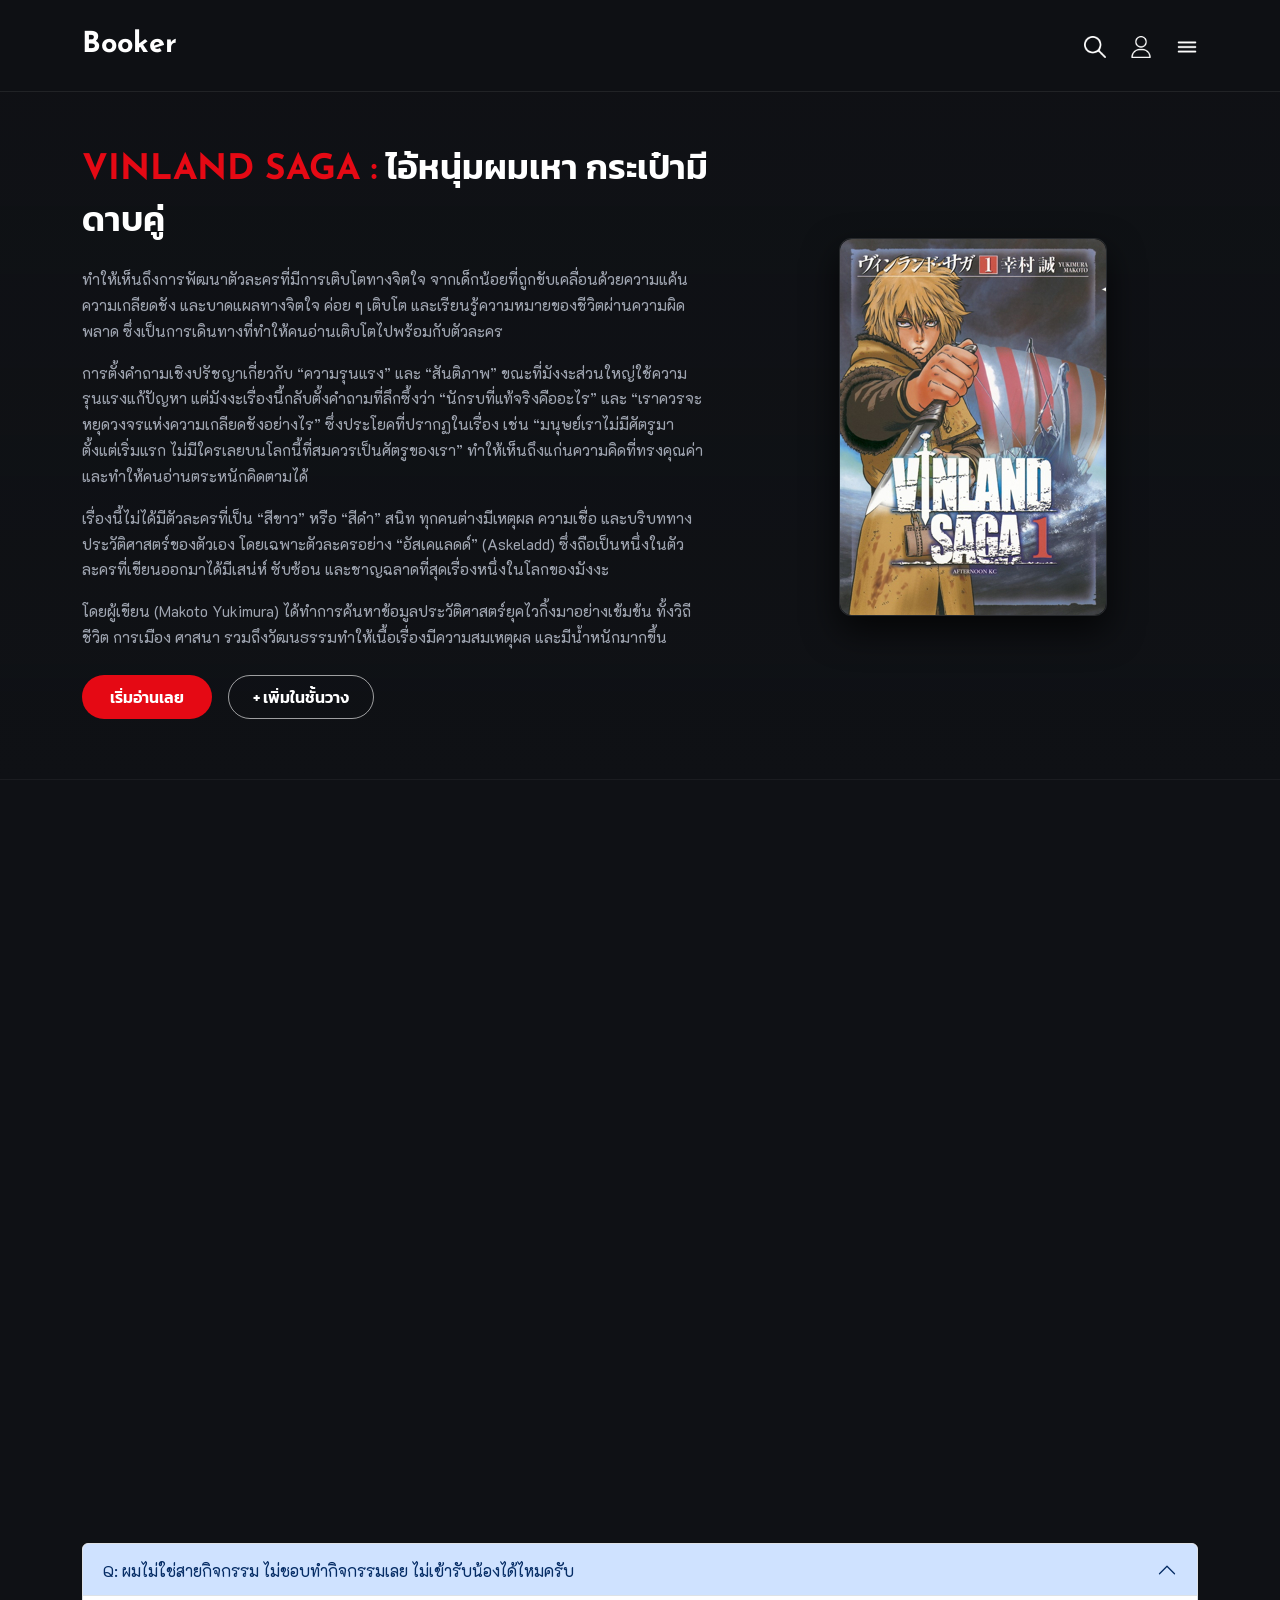
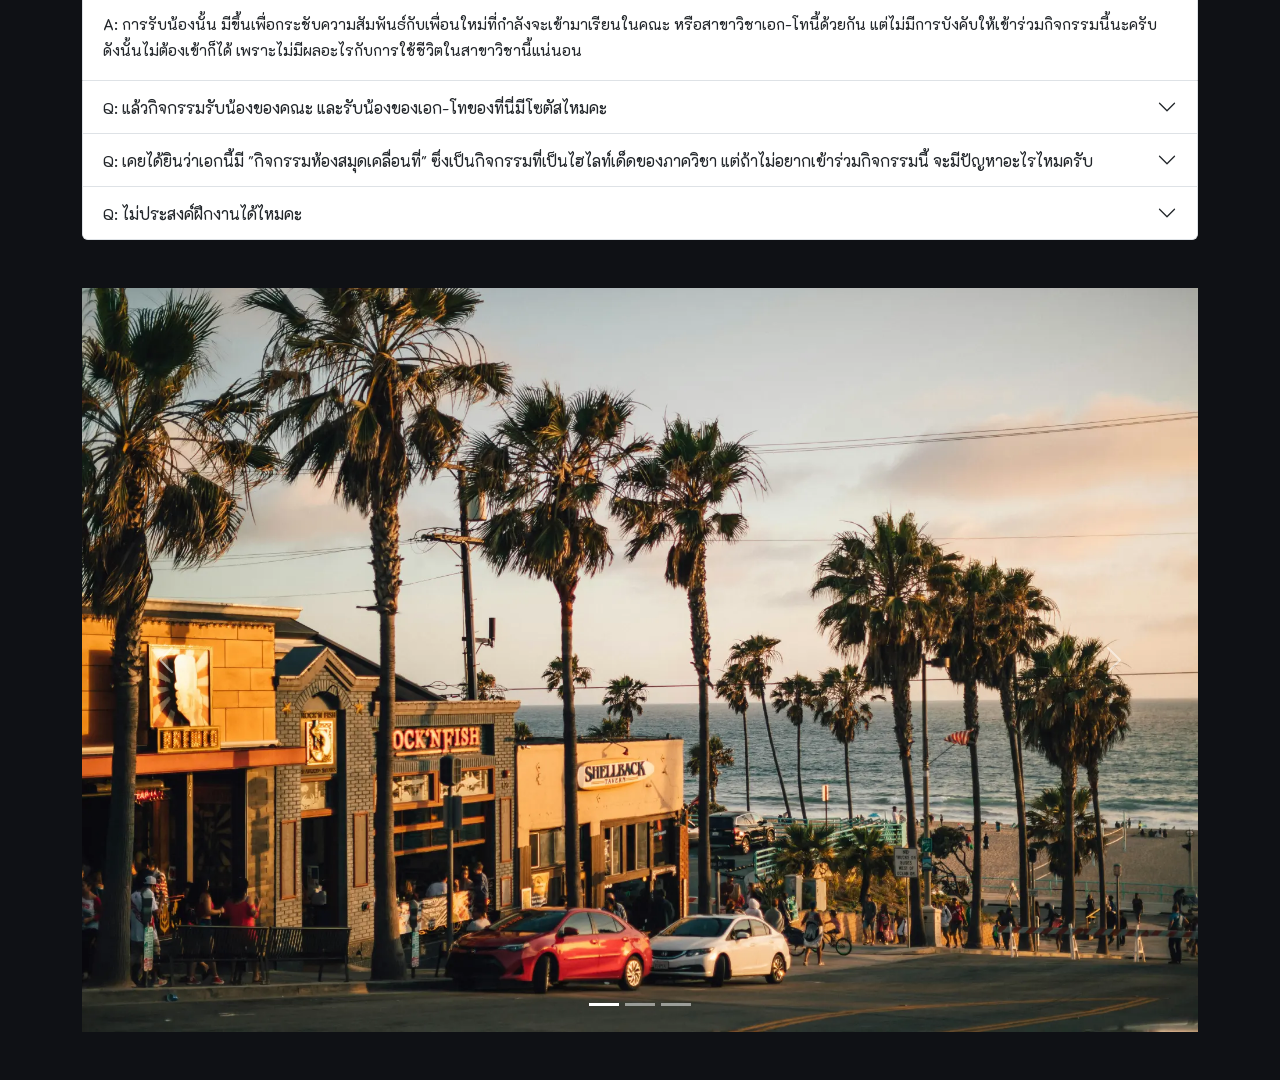
==== index.html @ 9d73015a "version1" ====
<!DOCTYPE html>
<html lang="th">

<head>
    <meta charset="UTF-8">
    <meta name="viewport" content="width=device-width, initial-scale=1.0">
    <title>Booker - VINLAND SAGA</title>

    <!-- Bootstrap 5 Grid & Layout -->
    <link href="https://cdn.jsdelivr.net/npm/bootstrap@5.3.0/dist/css/bootstrap.min.css" rel="stylesheet">
    <!-- Google Fonts -->
    <link href="https://fonts.googleapis.com/css2?family=Prompt:ital,wght@0,300;0,400;0,600;0,700;1,400&display=swap"
        rel="stylesheet">


    <!-- ไฟล์ animation หลักสำหรับตกแต่งทั้งหมด -->
    <link href="https://unpkg.com/aos@2.3.1/dist/aos.css" rel="stylesheet">



    <!-- ไฟล์ CSS หลักสำหรับตกแต่งทั้งหมด -->
    <link rel="stylesheet" href="css/style.css">




    <!-- Google Fonts: Josefin Sans, Kanit, K2D -->
    <link rel="preconnect" href="https://fonts.googleapis.com">
    <link rel="preconnect" href="https://fonts.gstatic.com" crossorigin>
    <link
        href="https://fonts.googleapis.com/css2?family=Josefin+Sans:ital,wght@0,100..700;1,100..700&family=K2D&family=Kanit&display=swap"
        rel="stylesheet">

</head>

<body>

    <!-- Header (Navbar) -->
    <nav class="navbar custom-navbar navbar-expand sticky-top py-3">
        <div class="container" >
            <a class="navbar-brand navbar-brand-text" href="#">Booker</a>

            <div class="d-flex align-items-center gap-4 ms-auto">
                <a href="#"><img src="images/loupe.png" alt="Search" class="nav-icon"></a>
                <a href="#"><img src="images/user.png" alt="User" class="nav-icon"></a>
                <a href="#"><img src="images/menu.png" alt="Menu" class="nav-icon"></a>
            </div>
        </div>
    </nav>

    <!-- Hero Section -->
    <section class="hero-bg">
        <div class="container">
            <div class="row gy-4 align-items-center">
                <!-- ฝั่งซ้าย: เนื้อหาหลัก -->
                <div class="col-lg-7">
                    <h1>
                        <span class="title-en text-accent">VINLAND SAGA :</span>
                        <span class="title-th">ไอ้หนุ่มผมเหา กระเป๋ามีดาบคู่</span>
                    </h1>

                    <div class="pe-lg-3">
                        <p>
                            ทำให้เห็นถึงการพัฒนาตัวละครที่มีการเติบโตทางจิตใจ จากเด็กน้อยที่ถูกขับเคลื่อนด้วยความแค้น
                            ความเกลียดชัง และบาดแผลทางจิตใจ ค่อย ๆ เติบโต และเรียนรู้ความหมายของชีวิตผ่านความผิดพลาด
                            ซึ่งเป็นการเดินทางที่ทำให้คนอ่านเติบโตไปพร้อมกับตัวละคร
                        </p>
                        <p>
                            การตั้งคำถามเชิงปรัชญาเกี่ยวกับ <strong>“ความรุนแรง”</strong> และ
                            <strong>“สันติภาพ”</strong> ขณะที่มังงะส่วนใหญ่ใช้ความรุนแรงแก้ปัญหา
                            แต่มังงะเรื่องนี้กลับตั้งคำถามที่ลึกซึ้งว่า <strong>“นักรบที่แท้จริงคืออะไร”</strong> และ
                            “เราควรจะหยุดวงจรแห่งความเกลียดชังอย่างไร” ซึ่งประโยคที่ปรากฏในเรื่อง เช่น
                            “มนุษย์เราไม่มีศัตรูมาตั้งแต่เริ่มแรก ไม่มีใครเลยบนโลกนี้ที่สมควรเป็นศัตรูของเรา”
                            ทำให้เห็นถึงแก่นความคิดที่ทรงคุณค่าและทำให้คนอ่านตระหนักคิดตามได้
                        </p>
                        <p>
                            เรื่องนี้ไม่ได้มีตัวละครที่เป็น <strong>“สีขาว”</strong> หรือ <strong>“สีดำ”</strong> สนิท
                            ทุกคนต่างมีเหตุผล ความเชื่อ และบริบททางประวัติศาสตร์ของตัวเอง โดยเฉพาะตัวละครอย่าง
                            <strong>“อัสเคแลดด์” (Askeladd)</strong> ซึ่งถือเป็นหนึ่งในตัวละครที่เขียนออกมาได้มีเสน่ห์
                            ซับซ้อน และชาญฉลาดที่สุดเรื่องหนึ่งในโลกของมังงะ
                        </p>
                        <p>
                            โดยผู้เขียน (Makoto Yukimura) ได้ทำการค้นหาข้อมูลประวัติศาสตร์ยุคไวกิ้งมาอย่างเข้มข้น
                            ทั้งวิถีชีวิต การเมือง ศาสนา
                            รวมถึงวัฒนธรรมทำให้เนื้อเรื่องมีความสมเหตุผล และมีน้ำหนักมากขึ้น
                        </p>
                    </div>

                    <div class="d-flex flex-wrap gap-3 mt-4" data-aos="zoom-in">
                        <button class="btn btn-read">เริ่มอ่านเลย</button>
                        <button class="btn btn-add">+ เพิ่มในชั้นวาง</button>
                    </div>
                </div>

                <!-- ฝั่งขวา: รูปปก -->
                <!-- ฝั่งขวา: รูปภาพปกมังงะ Vinland Saga -->
                <div class="col-lg-5 text-center">
                    <div class="cover-img-wrapper">
                        <img src="images/01cover.jpg" alt="Vinland Saga Cover" class="img-fluid" data-aos="fade-up" data-aos-duration="2000">
                    </div>
                </div>
            </div>
        </div>
    </section>

    <!-- Section 3: การ์ด 4 ช่อง -->
    <section class="py-5">
        <div class="container">
            <div class="row g-4">
                <div class="col-md-6 col-lg-3">
                    <div class="feature-card" data-aos="flip-left" data-aos-duration="1100">
                        <img src="images/viking99.png" alt="ประวัติศาสตร์ไวกิ้ง" class="feature-icon" data-aos="flip-left" data-aos-duration="2100">
                        <h3>1. ประวัติศาสตร์ไวกิ้ง</h3>
                        <p>
                            เรื่องราวของนักรบไวกิ้งในช่วงศตวรรษที่ 11 ที่เข้ายึดและปกครองสหราชอาณาจักรได้
                            โดยเป็นช่วงก่อนการขึ้นครองราชย์ของกษัตริย์คนุตมหาราช
                        </p>
                    </div>
                </div>

                <div class="col-md-6 col-lg-3">
                    <div class="feature-card" data-aos="flip-left" data-aos-duration="1100">
                        <img src="images/swords2.png" alt="สงครามและการล้างแค้น" class="feature-icon" data-aos="flip-right" data-aos-duration="2100">
                        <h3>2. สงครามและการล้างแค้น</h3>
                        <p>
                            สะท้อนความรุนแรงบนสนามรบและสงครามไม่ได้สร้างฮีโร่ ซึ่งกัดกินจิตวิญญาณและทำลายความเป็นมนุษย์
                        </p>
                    </div>
                </div>

                <div class="col-md-6 col-lg-3">
                    <div class="feature-card" data-aos="flip-right" data-aos-duration="1100">
                        <img src="images/timeleft.png" alt="การเติบโตและปล่อยวาง" class="feature-icon" data-aos="flip-left" data-aos-duration="2100">
                        <h3>3. การเติบโตและปล่อยวาง</h3>
                        <p>
                            แสดงให้เห็นถึงการยอมรับความผิดพลาดในอดีต และใช้ชีวิตต่อไปเพื่อชดใช้สิ่งที่เคยได้ก่อเอาไว้
                        </p>
                    </div>
                </div>

                <div class="col-md-6 col-lg-3">
                    <div class="feature-card" data-aos="flip-left" data-aos-duration="1100">
                        <img src="images/idea2.png" alt="ข้อคิดของนักรบที่แท้จริง" class="feature-icon" data-aos="flip-right" data-aos-duration="2100">
                        <h3>4. ข้อคิดของนักรบที่แท้จริง</h3>
                        <p>
                            ลบล้างค่านิยมไวกิ้งดั้งเดิมที่เชื่อว่าเกียรติยศคือการฆ่าฟันในสนามรบ
                            แต่นักรบที่แท้จริงคือผู้ที่มีจิตใจกล้าที่จะเผชิญการแก้ไขปัญหา
                        </p>
                    </div>
                </div>
            </div>
        </div>
    </section>

    <!-- Section 4: Banner Quote -->
    <footer class="container pb-5" data-aos="flip-up" data-aos-duration="1100">
        <div class="quote-banner text-center">
            <p class="quote-sub mb-2">
                มนุษย์เราไม่มีศัตรูมาตั้งแต่เริ่มแรก ไม่มีใครเลยบนโลกนี้ที่สมควรเป็นศัตรูของเรา
            </p>
            <h2 class="quote-title">นักรบที่แท้จริงไม่จำเป็นต้องมีดาบ</h2>
            <p class="quote-desc mb-0">
                วินแลนด์ ซากะ ไม่ได้สอนให้เราเอาชนะผู้อื่นด้วยกำลัง แต่สอนให้เราเอาชนะใจตัวเอง
                และค้นหาความหมายของการมีชีวิตอยู่อย่างสงบในโลกที่เต็มไปด้วยความขัดแย้ง
            </p>
        </div>
    </footer>



    <section class="container my-5">
        <div class="accordion" id="faqAccordion">

            <!-- FAQ 1 -->
            <div class="accordion-item">
                <h2 class="accordion-header" id="headingOne">
                    <button class="accordion-button" type="button" data-bs-toggle="collapse"
                        data-bs-target="#collapseOne" aria-expanded="true" aria-controls="collapseOne">
                        Q: ผมไม่ใช่สายกิจกรรม ไม่ชอบทำกิจกรรมเลย ไม่เข้ารับน้องได้ไหมครับ
                    </button>
                </h2>

                <div id="collapseOne" class="accordion-collapse collapse show" aria-labelledby="headingOne"
                    data-bs-parent="#faqAccordion">
                    <div class="accordion-body">
                        <strong>A:</strong> การรับน้องนั้น
                        มีขึ้นเพื่อกระชับความสัมพันธ์กับเพื่อนใหม่ที่กำลังจะเข้ามาเรียนในคณะ
                        หรือสาขาวิชาเอก-โทนี้ด้วยกัน แต่ไม่มีการบังคับให้เข้าร่วมกิจกรรมนี้นะครับ
                        ดังนั้นไม่ต้องเข้าก็ได้ เพราะไม่มีผลอะไรกับการใช้ชีวิตในสาขาวิชานี้แน่นอน
                    </div>
                </div>
            </div>

            <!-- FAQ 2 -->
            <div class="accordion-item">
                <h2 class="accordion-header" id="headingTwo">
                    <button class="accordion-button collapsed" type="button" data-bs-toggle="collapse"
                        data-bs-target="#collapseTwo" aria-expanded="false" aria-controls="collapseTwo">
                        Q: แล้วกิจกรรมรับน้องของคณะ และรับน้องของเอก-โทของที่นี่มีโซตัสไหมคะ
                    </button>
                </h2>

                <div id="collapseTwo" class="accordion-collapse collapse" aria-labelledby="headingTwo"
                    data-bs-parent="#faqAccordion">
                    <div class="accordion-body">
                        <strong>A:</strong> ที่นี่ไม่มีโซตัสทั้งรับน้องของคณะ และรับน้องของเอก-โท
                        ดังนั้นไม่ต้องกังวลนะคะ
                    </div>
                </div>
            </div>

            <!-- FAQ 3 -->
            <div class="accordion-item">
                <h2 class="accordion-header" id="headingThree">
                    <button class="accordion-button collapsed" type="button" data-bs-toggle="collapse"
                        data-bs-target="#collapseThree" aria-expanded="false" aria-controls="collapseThree">
                        Q: เคยได้ยินว่าเอกนี้มี "กิจกรรมห้องสมุดเคลื่อนที่" ซึ่งเป็นกิจกรรมที่เป็นไฮไลท์เด็ดของภาควิชา
                        แต่ถ้าไม่อยากเข้าร่วมกิจกรรมนี้ จะมีปัญหาอะไรไหมครับ
                    </button>
                </h2>

                <div id="collapseThree" class="accordion-collapse collapse" aria-labelledby="headingThree"
                    data-bs-parent="#faqAccordion">
                    <div class="accordion-body">
                        <strong>A:</strong> จริง ๆ ทางภาควิชาไม่ได้บังคับ แต่ "ขอความร่วมมือ"
                        ดังนั้นเข้าร่วมเพื่อกิจกรรมเอาไว้ใส่ในแฟ้มรวบรวมผลงาน เพื่อสั่งสมประสบการณ์ก็ดีครับ
                    </div>
                </div>
            </div>

            <!-- FAQ 4 -->
            <div class="accordion-item">
                <h2 class="accordion-header" id="headingFour">
                    <button class="accordion-button collapsed" type="button" data-bs-toggle="collapse"
                        data-bs-target="#collapseFour" aria-expanded="false" aria-controls="collapseFour">
                        Q: ไม่ประสงค์ฝึกงานได้ไหมคะ
                    </button>
                </h2>

                <div id="collapseFour" class="accordion-collapse collapse" aria-labelledby="headingFour"
                    data-bs-parent="#faqAccordion">
                    <div class="accordion-body">
                        <strong>A:</strong> ถ้าเป็นเด็ก "เอก" นี้ จะต้องฝึกงานนะคะ
                        เพราะต้องนำประสบการณ์ที่ได้จากการฝึกงานไปเรียนต่อในรายวิชา "สัมมนาการฝึกปฏิบัติงาน"
                        เป็นวิชาบังคับ ซึ่งจะต้องนับเป็นหน่วยกิตก่อนจบการศึกษาด้วย แต่ถ้าเป็นเด็ก "โท"
                        ไม่จำเป็นต้องฝึกงานค่ะ
                    </div>
                </div>
            </div>

        </div>
    </section>







    <section class="container my-5">
        <div id="caliCarousel" class="carousel slide" data-bs-ride="carousel">

            <!-- Indicators -->
            <div class="carousel-indicators">
                <button type="button" data-bs-target="#caliCarousel" data-bs-slide-to="0" class="active"
                    aria-current="true" aria-label="Slide 1"></button>

                <button type="button" data-bs-target="#caliCarousel" data-bs-slide-to="1" aria-label="Slide 2"></button>

                <button type="button" data-bs-target="#caliCarousel" data-bs-slide-to="2" aria-label="Slide 3"></button>
            </div>

            <!-- Carousel Images -->
            <div class="carousel-inner">
                <div class="carousel-item active">
                    <img src="images/cali1.webp" class="d-block w-100" alt="Cali 1">
                </div>

                <div class="carousel-item">
                    <img src="images/cali3.webp" class="d-block w-100" alt="Cali 3">
                </div>

                <div class="carousel-item">
                    <img src="images/cali4.webp" class="d-block w-100" alt="Cali 4">
                </div>
            </div>

            <!-- Previous Button -->
            <button class="carousel-control-prev" type="button" data-bs-target="#caliCarousel" data-bs-slide="prev">
                <span class="carousel-control-prev-icon" aria-hidden="true"></span>
                <span class="visually-hidden">Previous</span>
            </button>

            <!-- Next Button -->
            <button class="carousel-control-next" type="button" data-bs-target="#caliCarousel" data-bs-slide="next">
                <span class="carousel-control-next-icon" aria-hidden="true"></span>
                <span class="visually-hidden">Next</span>
            </button>

        </div>
    </section>








    <!-- Bootstrap 5 JS -->
    <script src="https://cdn.jsdelivr.net/npm/bootstrap@5.3.0/dist/js/bootstrap.bundle.min.js"></script>
    <script src="https://unpkg.com/aos@2.3.1/dist/aos.js"></script>
    <script>
        AOS.init();
    </script>


</body>

</html>
---- css/style.css ----
/* ==========================================
   1. Colors & Typography Palette
   Palette: #0F1115 | #E50914 | #FFFFFF | #A0A6B2 
   ========================================== */ 

/* ตัวอักษรคำอธิบายปกติทั้งหมดใช้ K2D */
body { 
    font-family: 'K2D', sans-serif; 
    background-color: #0F1115; 
    color: #A0A6B2; 
    font-size: 0.95rem; 
    line-height: 1.7; 
}

/* ข้อความเน้นสีแดง */ 
.text-accent { 
    color: #E50914; 
}

/* ชื่อเรื่องใน Hero Section */
h1 { 
    color: #FFFFFF; 
    font-size: 2.2rem; 
    line-height: 1.35; 
    margin-bottom: 24px; 
}

/* ส่วนภาษาอังกฤษ "VINLAND SAGA" ใน h1 */
h1 .title-en {
    font-family: 'Josefin Sans', sans-serif;
    font-weight: 700;
}

/* ส่วนภาษาไทย "ไอ้หนุ่มผมเหา กระเป๋ามีดาบคู่" ใน h1 */
h1 .title-th {
    font-family: 'Kanit', sans-serif;
    font-weight: 600;
}

h2 { 
    color: #FFFFFF; 
    font-size: 2.1rem; 
    font-weight: 700; 
    margin-bottom: 16px; 
}

/* ย่อหน้าและเนื้อหาทั่วไป */ 
/* บังคับให้ข้อความเน้นในแท็ก <b> และ <strong> กลายเป็นตัวปกติ ไม่หนา */
p b, 
p strong,
b,
strong { 
    font-weight: 400 !important;
    color: inherit;
}

/* ========================================== 
   2. Navbar 
   ========================================== */ 
.custom-navbar { 
    background-color: rgba(15, 17, 21, 0.85); 
    backdrop-filter: blur(12px); 
    -webkit-backdrop-filter: blur(12px); 
    border-bottom: 1px solid rgba(255, 255, 255, 0.08); 
}

/* "Booker" ใช้ Josefin Sans */
.navbar-brand-text { 
    font-family: 'Josefin Sans', sans-serif;
    font-size: 1.8rem; 
    font-weight: 700; 
    color: #FFFFFF !important; 
}

.nav-icon { 
    width: 22px; 
    height: 22px; 
    object-fit: contain; 
    filter: brightness(0) invert(1); 
    opacity: 1; 
    transition: all 0.2s ease; 
}

.nav-icon:hover { 
    opacity: 0.8; 
    transform: translateY(-2px); 
}

/* ========================================== 
   3. Hero Section & Buttons
   ========================================== */ 
.hero-bg { 
    background: linear-gradient(180deg, rgba(15, 17, 21, 0.8) 0%, #0F1115 100%); 
    padding: 50px 0 60px 0; 
    border-bottom: 1px solid rgba(255, 255, 255, 0.05); 
}

.btn-read { 
    font-family: 'Kanit', sans-serif;
    background-color: #E50914; 
    color: #FFFFFF; 
    font-weight: 600; 
    padding: 10px 28px; 
    border-radius: 30px; 
    border: none; 
    transition: all 0.3s ease; 
}

.btn-read:hover { 
    opacity: 0.9; 
    color: #FFFFFF; 
}

.btn-add { 
    font-family: 'Kanit', sans-serif;
    background-color: transparent; 
    color: #FFFFFF; 
    border: 1.5px solid rgba(255, 255, 255, 0.6); 
    font-weight: 600; 
    padding: 9px 24px; 
    border-radius: 30px; 
    transition: all 0.3s ease; 
}

.btn-add:hover { 
    background-color: #FFFFFF; 
    color: #0F1115; 
}

.cover-img-wrapper { 
    display: inline-block; 
    border-radius: 16px; 
    overflow: hidden; 
    box-shadow: 0 15px 35px rgba(0, 0, 0, 0.7); 
    border: 1px solid rgba(255, 255, 255, 0.1); 
    background-color: transparent; 
}

.cover-img-wrapper img { 
    width: 100%; 
    height: auto; 
    display: block; 
    object-fit: cover; 
}

/* ========================================== 
   4. Feature Cards
   ========================================== */ 
.feature-card { 
    background-color: #FFFFFF; 
    border-radius: 14px; 
    padding: 24px; 
    height: 100%; 
    transition: all 0.3s cubic-bezier(0.4, 0, 0.2, 1); 
    border: 1px solid transparent; 
}

.feature-card:hover { 
    transform: translateY(-6px); 
    box-shadow: 0 12px 30px rgba(229, 9, 20, 0.25); 
    border-color: rgba(229, 9, 20, 0.4); 
}

/* หัวข้อใหญ่ 1-4 ใช้ Kanit */ 
.feature-card h3 { 
    font-family: 'Kanit', sans-serif;
    color: #0F1115;
    font-size: 1.1rem; 
    font-weight: 700; 
    margin-bottom: 8px; 
}

/* คำอธิบายในการ์ดใช้ K2D */
.feature-card p { 
    font-family: 'K2D', sans-serif;
    color: #4A5568; 
    font-size: 0.88rem; 
    line-height: 1.6; 
    margin-bottom: 0; 
}

.feature-icon { 
    width: 44px; 
    height: 44px; 
    object-fit: contain; 
    margin-bottom: 16px; 
    display: block; 
    margin-left: auto; 
    margin-right: auto; 
}

/* ========================================== 
   5. Quote Banner
   ========================================== */ 
.quote-banner { 
    background-color: rgba(255, 255, 255, 0.02); 
    border-radius: 18px; 
    padding: 48px 24px; 
    margin: 40px 0; 
    border: 1px solid rgba(255, 255, 255, 0.08); 
}

/* Quote Banner ทั้งหมดใช้ Kanit */
.quote-sub { 
    font-family: 'Kanit', sans-serif;
    color: #A0A6B2; 
    font-size: 0.95rem; 
    font-weight: 300; 
}

.quote-title { 
    font-family: 'Kanit', sans-serif;
    color: #FFFFFF; 
    font-weight: 700;
}

.quote-desc { 
    font-family: 'Kanit', sans-serif;
    color: #A0A6B2; 
    max-width: 780px; 
    margin: 0 auto; 
}


/* กำหนดฟอนต์ Kanit สำหรับปุ่ม และ Quote หลัก */
.btn-read,
.btn-add,
.quote-title {
    font-family: 'Kanit', sans-serif !important;
}




/* เพิ่มเอฟเฟกต์ซูมรูปปกเมื่อ Hover */
.cover-img-wrapper {
    overflow: hidden; /* ซ่อนส่วนภาพที่ขยายเกินกรอบออกมา */
    transition: all 0.4s cubic-bezier(0.165, 0.84, 0.44, 1);
}

.cover-img-wrapper img {
    transition: transform 0.5s ease, filter 0.5s ease;
    will-change: transform;
}

/* เมื่อเอาเมาส์ชี้ที่กรอบรูป */
.cover-img-wrapper:hover {
    transform: translateY(-8px); /* ลอยขึ้นเล็กน้อย */
    box-shadow: 0 20px 45px rgba(0, 0, 0, 0.9), 0 0 30px rgba(229, 9, 20, 0.35); /* เพิ่มแสงสีแดงฟุ้งด้านหลัง */
    border-color: rgba(229, 9, 20, 0.5);
}

.cover-img-wrapper:hover img {
    transform: scale(1.08); /* ซูมรูปภาพขึ้น 8% */
    filter: brightness(1.05); /* ปรับความสว่างรูปขึ้นเล็กน้อย */
}



/* ==========================================
   Realistic Spray Splatter Blood Effect
   ========================================== */

.cover-img-wrapper {
    position: relative;
}

/* ชั้นคราบละอองเลือดสาดกระเซ็น */
.cover-img-wrapper::after {
    content: '';
    position: absolute;
    top: 0;
    left: 0;
    width: 100%;
    height: 100%;
    
    /* จำลองละอองเลือดกระเซ็นแบบกระจุกกระจายสไตล์รูปตัวอย่าง */
    background-image: 
        /* กระจุกละอองที่ 1: มุมซ้ายบน (แน่นตรงกลาง ฝอยรอบๆ) */
        radial-gradient(circle at 25% 25%, #E50914 0.5px, transparent 1.5px),
        radial-gradient(circle at 27% 23%, #800000 1px, transparent 2px),
        radial-gradient(circle at 23% 28%, #E50914 1.5px, transparent 3px),
        radial-gradient(circle at 30% 20%, #A1070E 2px, transparent 4px),
        radial-gradient(circle at 20% 32%, #E50914 1px, transparent 2.5px),
        
        /* กระจุกละอองที่ 2: กลางขวา (ละอองสาดกระจาย) */
        radial-gradient(circle at 75% 50%, #E50914 1px, transparent 2px),
        radial-gradient(circle at 72% 52%, #800000 1.5px, transparent 3px),
        radial-gradient(circle at 78% 48%, #A1070E 2.5px, transparent 4.5px),
        radial-gradient(circle at 82% 55%, #E50914 1px, transparent 2px),
        radial-gradient(circle at 68% 45%, #E50914 0.5px, transparent 1.5px),

        /* กระจุกละอองที่ 3: ล่างซ้าย (จุดสาดแน่นกระแทกตา) */
        radial-gradient(circle at 35% 75%, #E50914 1.5px, transparent 3px),
        radial-gradient(circle at 32% 78%, #800000 2.5px, transparent 5px),
        radial-gradient(circle at 38% 72%, #A1070E 1px, transparent 2px),
        radial-gradient(circle at 42% 80%, #E50914 2px, transparent 3.5px),

        /* ละอองฝอยเล็กๆ กระจายประปรายทั่วปก */
        radial-gradient(circle at 50% 30%, #E50914 0.8px, transparent 1.8px),
        radial-gradient(circle at 60% 85%, #800000 1.2px, transparent 2.2px),
        radial-gradient(circle at 15% 60%, #E50914 1px, transparent 2px),
        radial-gradient(circle at 88% 25%, #E50914 0.8px, transparent 1.5px);

    /* กำหนดให้ลายซ้ำสลับตำแหน่งเพื่อให้สาดทั่วปกอย่างธรรมชาติ */
    background-size: 100% 100%, 90% 90%, 110% 110%;
    opacity: 0;
    transform: scale(0.96);
    pointer-events: none;
    transition: opacity 0.4s ease, transform 0.4s ease;
    mix-blend-mode: multiply; /* ให้เนื้อเลือดซึมลงผิวหน้าปกแบบรูปตัวอย่าง */
    z-index: 2;
}

/* เมื่อ Hover ให้ละอองเลือดสาดขึ้นมาบนปก */
.cover-img-wrapper:hover::after {
    opacity: 0.9;
    transform: scale(1);
}










/* ==========================================
   Enraged Cover & Blood Splatter Effect
   ========================================== */

.cover-img-wrapper {
    position: relative;
    overflow: hidden;
    transition: transform 0.4s cubic-bezier(0.165, 0.84, 0.44, 1), box-shadow 0.4s ease;
}

/* ภาพปกปกติ */
.cover-img-wrapper img {
    transition: transform 0.5s ease, filter 0.5s ease;
    will-change: transform, filter;
}

/* ชั้นคราบละอองเลือดสาดกระจาย */
.cover-img-wrapper::after {
    content: '';
    position: absolute;
    top: 0;
    left: 0;
    width: 100%;
    height: 100%;
    
    background-image: 
        /* กระจุกละอองมุมซ้ายบน */
        radial-gradient(circle at 25% 25%, #E50914 0.5px, transparent 1.5px),
        radial-gradient(circle at 27% 23%, #800000 1px, transparent 2px),
        radial-gradient(circle at 23% 28%, #E50914 1.5px, transparent 3px),
        radial-gradient(circle at 30% 20%, #A1070E 2px, transparent 4px),
        radial-gradient(circle at 20% 32%, #E50914 1px, transparent 2.5px),
        
        /* กระจุกละอองกลางขวา */
        radial-gradient(circle at 75% 50%, #E50914 1px, transparent 2px),
        radial-gradient(circle at 72% 52%, #800000 1.5px, transparent 3px),
        radial-gradient(circle at 78% 48%, #A1070E 2.5px, transparent 4.5px),
        radial-gradient(circle at 82% 55%, #E50914 1px, transparent 2px),
        
        /* กระจุกละอองล่างซ้าย */
        radial-gradient(circle at 35% 75%, #E50914 1.5px, transparent 3px),
        radial-gradient(circle at 32% 78%, #800000 2.5px, transparent 5px),
        radial-gradient(circle at 42% 80%, #E50914 2px, transparent 3.5px),

        /* ละอองฝอยรอบๆ */
        radial-gradient(circle at 50% 30%, #E50914 0.8px, transparent 1.8px),
        radial-gradient(circle at 60% 85%, #800000 1.2px, transparent 2.2px),
        radial-gradient(circle at 15% 60%, #E50914 1px, transparent 2px),
        radial-gradient(circle at 88% 25%, #E50914 0.8px, transparent 1.5px);

    background-size: 100% 100%;
    opacity: 0;
    transform: scale(0.96);
    pointer-events: none;
    transition: opacity 0.4s ease, transform 0.4s ease;
    mix-blend-mode: multiply;
    z-index: 2;
}

/* ==========================================
   เมื่อ Hover: ปกย้อมสีแดงโกรธคลุ้มคลั่ง
   ========================================== */

/* 1. สาดออร่าสีแดงรอบกรอบรูป */
.cover-img-wrapper:hover {
    transform: translateY(-6px) scale(1.02);
    box-shadow: 0 15px 35px rgba(229, 9, 20, 0.6), 0 0 50px rgba(229, 9, 20, 0.4);
}

/* 2. ปรับตัวรูปปกให้ย้อมโทนสีแดงสดคลุ้มคลั่ง */
.cover-img-wrapper:hover img {
    filter: sepia(0.6) hue-rotate(-50deg) saturate(3.5) contrast(1.2);
}

/* 3. สาดละอองเลือดซ้อนขึ้นมา */
.cover-img-wrapper:hover::after {
    opacity: 0.95;
    transform: scale(1);
}











/* ==========================================
   Combined Enraged & Multi-Sized Soft Natural Blood Effect
   ========================================== */

/* 1. ตั้งค่ากรอบรูปภาพ */
.cover-img-wrapper {
    position: relative;
    overflow: hidden;
    border-radius: 12px;
    transition: transform 0.4s cubic-bezier(0.165, 0.84, 0.44, 1), box-shadow 0.4s ease;
}

/* 2. ตัวภาพปกมังงะปกติ */
.cover-img-wrapper img {
    width: 100%;
    display: block;
    border-radius: 12px;
    transition: transform 0.5s ease, filter 0.5s ease;
    will-change: transform, filter;
}

/* 3. ชั้นคราบเลือด (ปรับโทนสีแดงให้อ่อนและนุ่มนวลขึ้น) */
.cover-img-wrapper::after {
    content: '';
    position: absolute;
    top: 0;
    left: 0;
    width: 100%;
    height: 100%;
    
    /* ปรับใช้โทนสีแดงสว่างแบบบางเบา (rgba) ให้ละอองเลือดดูอ่อนลง */
    background-image: 
        /* ปื้นเลือดใหญ่สาดซึมมุมเฉียง (ปรับให้อ่อนจางลง) */
        radial-gradient(ellipse at 35% 30%, rgba(229, 9, 20, 0.45) 0%, rgba(160, 20, 20, 0.3) 40%, transparent 70%),
        radial-gradient(ellipse at 70% 65%, rgba(229, 9, 20, 0.4) 0%, rgba(140, 15, 15, 0.25) 45%, transparent 75%),
        
        /* จุดเลือดขนาดกลาง (ใช้สีแดงสว่าง นุ่มตาขึ้น) */
        radial-gradient(circle at 20% 25%, rgba(229, 9, 20, 0.7) 3.5px, transparent 7px),
        radial-gradient(circle at 80% 20%, rgba(180, 30, 30, 0.6) 4.5px, transparent 8.5px),
        radial-gradient(circle at 30% 70%, rgba(229, 9, 20, 0.7) 4px, transparent 8px),
        radial-gradient(circle at 75% 80%, rgba(180, 30, 30, 0.6) 5px, transparent 9px),
        radial-gradient(circle at 50% 45%, rgba(229, 9, 20, 0.65) 3px, transparent 6.5px),
        
        /* จุดฝอยเลือดเล็กๆ (สาดกระจายแบบละอองอ่อนๆ) */
        radial-gradient(circle at 15% 35%, rgba(229, 9, 20, 0.6) 1.5px, transparent 3px),
        radial-gradient(circle at 25% 18%, rgba(180, 30, 30, 0.5) 1.2px, transparent 2.5px),
        radial-gradient(circle at 28% 42%, rgba(229, 9, 20, 0.6) 1px, transparent 2px),
        radial-gradient(circle at 72% 38%, rgba(229, 9, 20, 0.6) 2px, transparent 3.5px),
        radial-gradient(circle at 85% 50%, rgba(180, 30, 30, 0.5) 1.5px, transparent 3px),
        radial-gradient(circle at 62% 75%, rgba(229, 9, 20, 0.6) 1.8px, transparent 3.8px),
        radial-gradient(circle at 42% 85%, rgba(180, 30, 30, 0.5) 1.2px, transparent 2.5px),
        radial-gradient(circle at 10% 68%, rgba(229, 9, 20, 0.6) 1.5px, transparent 3px),
        radial-gradient(circle at 88% 18%, rgba(229, 9, 20, 0.6) 1px, transparent 2.2px);

    background-size: 100% 100%;
    opacity: 0;
    transform: scale(0.94);
    pointer-events: none;
    transition: opacity 0.4s ease, transform 0.4s ease;
    mix-blend-mode: multiply; /* ซึมกลมกลืนไปกับผิวภาพปก */
    z-index: 2;
}

/* ==========================================
   STATE: เมื่อเอาเมาส์ไปชี้ที่ปก (Hover)
   ========================================== */

/* 1. ยกตัวปกขึ้นพร้อมออร่าแสงสีแดงนุ่มๆ */
.cover-img-wrapper:hover {
    transform: translateY(-8px) scale(1.02);
    box-shadow: 0 15px 35px rgba(229, 9, 20, 0.45), 0 0 35px rgba(229, 9, 20, 0.25);
}

/* 2. ย้อมรูปปกมังงะให้เป็นสีแดงพอนุ่มนวล (ลดความจัดจ้านลง) */
.cover-img-wrapper:hover img {
    filter: sepia(0.35) hue-rotate(-45deg) saturate(2.4) contrast(1.1);
}

/* 3. สาดคราบเลือดสีอ่อนลงเลอะซึมบนปก */
.cover-img-wrapper:hover::after {
    opacity: 0.75; /* ปรับระดับความทึบลงจาก 0.95 เหลือ 0.75 เพื่อความซึมละมุน */
    transform: scale(1);
}
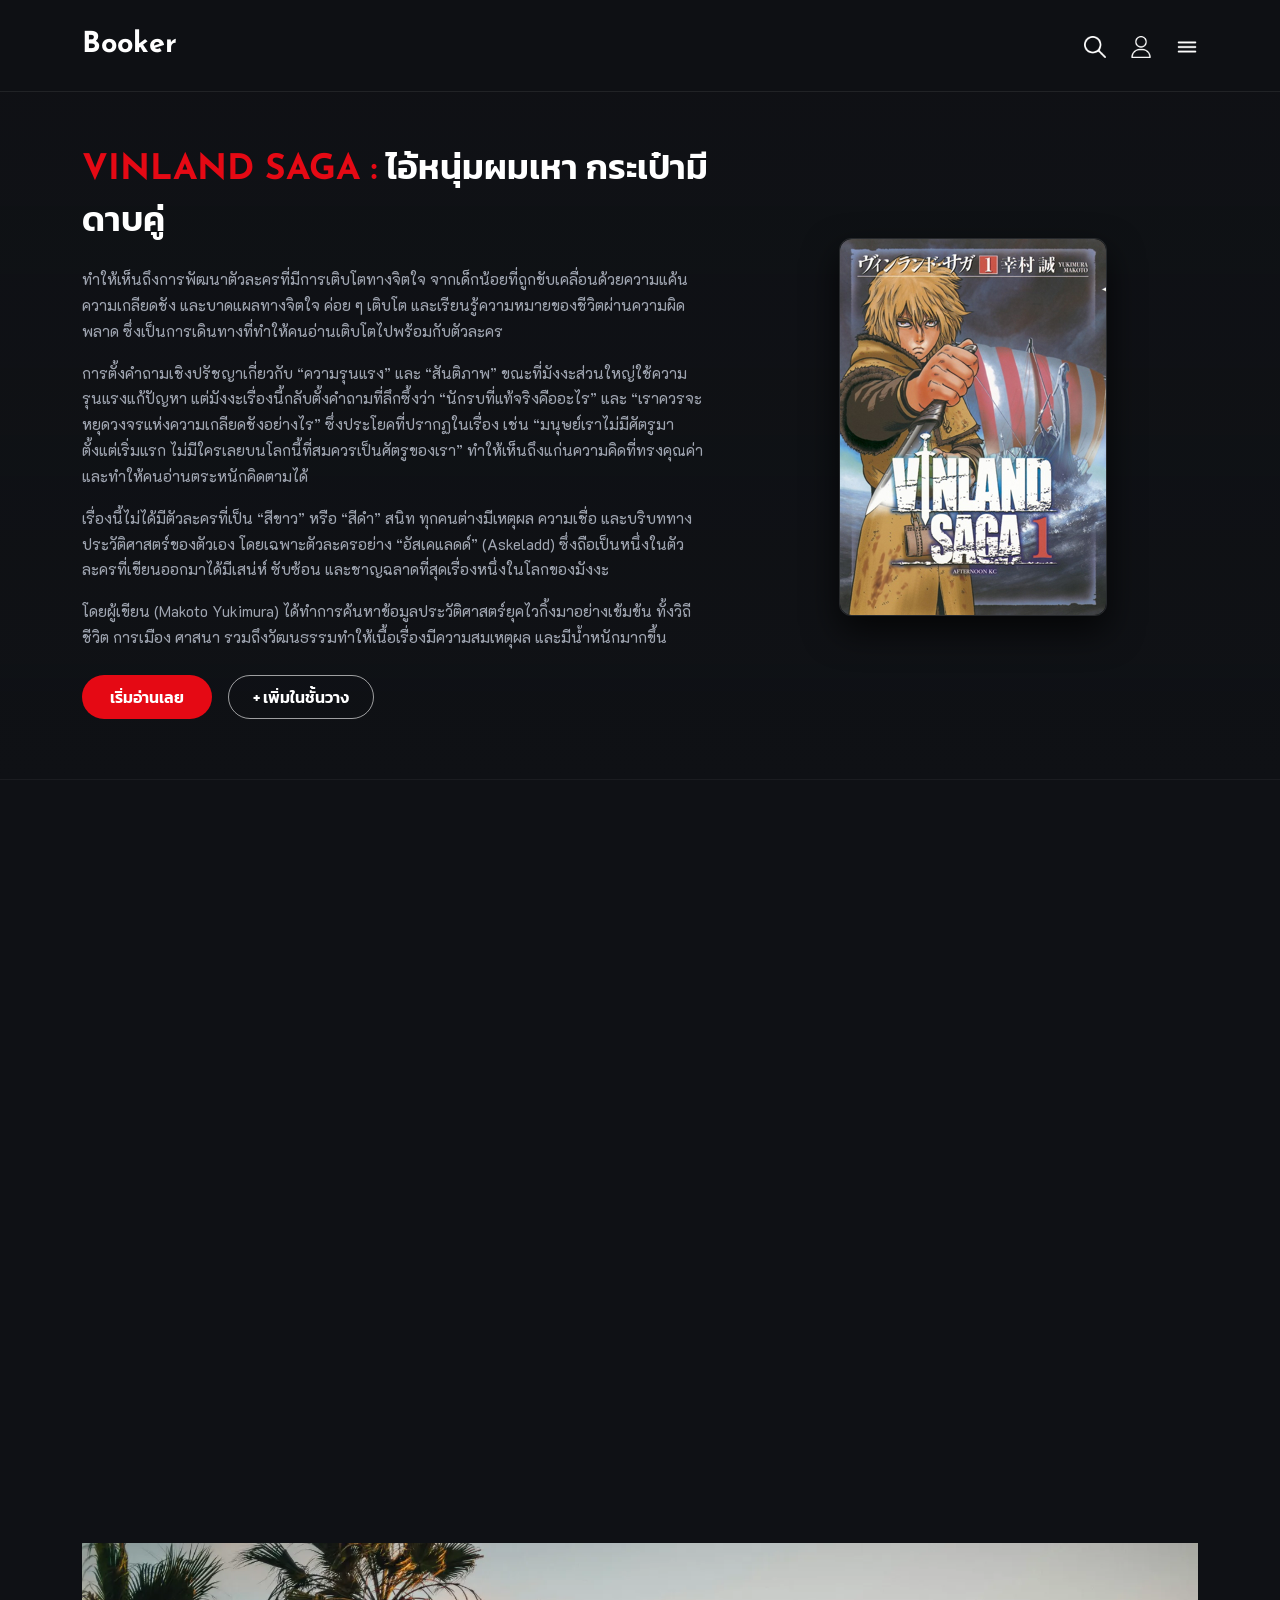
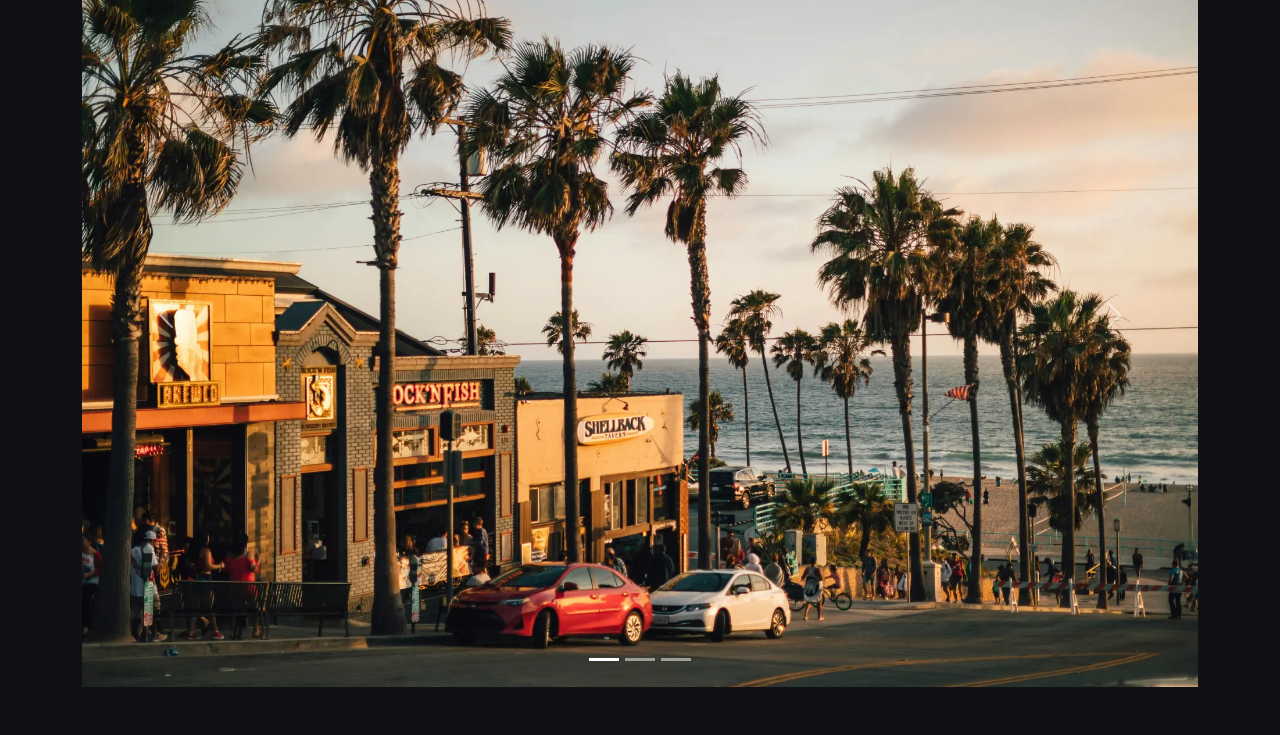
==== commit 829cf135: "version2" ====
--- a/index.html
+++ b/index.html
@@ -168,88 +168,7 @@
 
 
 
-    <section class="container my-5">
-        <div class="accordion" id="faqAccordion">
-
-            <!-- FAQ 1 -->
-            <div class="accordion-item">
-                <h2 class="accordion-header" id="headingOne">
-                    <button class="accordion-button" type="button" data-bs-toggle="collapse"
-                        data-bs-target="#collapseOne" aria-expanded="true" aria-controls="collapseOne">
-                        Q: ผมไม่ใช่สายกิจกรรม ไม่ชอบทำกิจกรรมเลย ไม่เข้ารับน้องได้ไหมครับ
-                    </button>
-                </h2>
-
-                <div id="collapseOne" class="accordion-collapse collapse show" aria-labelledby="headingOne"
-                    data-bs-parent="#faqAccordion">
-                    <div class="accordion-body">
-                        <strong>A:</strong> การรับน้องนั้น
-                        มีขึ้นเพื่อกระชับความสัมพันธ์กับเพื่อนใหม่ที่กำลังจะเข้ามาเรียนในคณะ
-                        หรือสาขาวิชาเอก-โทนี้ด้วยกัน แต่ไม่มีการบังคับให้เข้าร่วมกิจกรรมนี้นะครับ
-                        ดังนั้นไม่ต้องเข้าก็ได้ เพราะไม่มีผลอะไรกับการใช้ชีวิตในสาขาวิชานี้แน่นอน
-                    </div>
-                </div>
-            </div>
-
-            <!-- FAQ 2 -->
-            <div class="accordion-item">
-                <h2 class="accordion-header" id="headingTwo">
-                    <button class="accordion-button collapsed" type="button" data-bs-toggle="collapse"
-                        data-bs-target="#collapseTwo" aria-expanded="false" aria-controls="collapseTwo">
-                        Q: แล้วกิจกรรมรับน้องของคณะ และรับน้องของเอก-โทของที่นี่มีโซตัสไหมคะ
-                    </button>
-                </h2>
-
-                <div id="collapseTwo" class="accordion-collapse collapse" aria-labelledby="headingTwo"
-                    data-bs-parent="#faqAccordion">
-                    <div class="accordion-body">
-                        <strong>A:</strong> ที่นี่ไม่มีโซตัสทั้งรับน้องของคณะ และรับน้องของเอก-โท
-                        ดังนั้นไม่ต้องกังวลนะคะ
-                    </div>
-                </div>
-            </div>
-
-            <!-- FAQ 3 -->
-            <div class="accordion-item">
-                <h2 class="accordion-header" id="headingThree">
-                    <button class="accordion-button collapsed" type="button" data-bs-toggle="collapse"
-                        data-bs-target="#collapseThree" aria-expanded="false" aria-controls="collapseThree">
-                        Q: เคยได้ยินว่าเอกนี้มี "กิจกรรมห้องสมุดเคลื่อนที่" ซึ่งเป็นกิจกรรมที่เป็นไฮไลท์เด็ดของภาควิชา
-                        แต่ถ้าไม่อยากเข้าร่วมกิจกรรมนี้ จะมีปัญหาอะไรไหมครับ
-                    </button>
-                </h2>
-
-                <div id="collapseThree" class="accordion-collapse collapse" aria-labelledby="headingThree"
-                    data-bs-parent="#faqAccordion">
-                    <div class="accordion-body">
-                        <strong>A:</strong> จริง ๆ ทางภาควิชาไม่ได้บังคับ แต่ "ขอความร่วมมือ"
-                        ดังนั้นเข้าร่วมเพื่อกิจกรรมเอาไว้ใส่ในแฟ้มรวบรวมผลงาน เพื่อสั่งสมประสบการณ์ก็ดีครับ
-                    </div>
-                </div>
-            </div>
-
-            <!-- FAQ 4 -->
-            <div class="accordion-item">
-                <h2 class="accordion-header" id="headingFour">
-                    <button class="accordion-button collapsed" type="button" data-bs-toggle="collapse"
-                        data-bs-target="#collapseFour" aria-expanded="false" aria-controls="collapseFour">
-                        Q: ไม่ประสงค์ฝึกงานได้ไหมคะ
-                    </button>
-                </h2>
-
-                <div id="collapseFour" class="accordion-collapse collapse" aria-labelledby="headingFour"
-                    data-bs-parent="#faqAccordion">
-                    <div class="accordion-body">
-                        <strong>A:</strong> ถ้าเป็นเด็ก "เอก" นี้ จะต้องฝึกงานนะคะ
-                        เพราะต้องนำประสบการณ์ที่ได้จากการฝึกงานไปเรียนต่อในรายวิชา "สัมมนาการฝึกปฏิบัติงาน"
-                        เป็นวิชาบังคับ ซึ่งจะต้องนับเป็นหน่วยกิตก่อนจบการศึกษาด้วย แต่ถ้าเป็นเด็ก "โท"
-                        ไม่จำเป็นต้องฝึกงานค่ะ
-                    </div>
-                </div>
-            </div>
-
-        </div>
-    </section>
+    
 
 
 
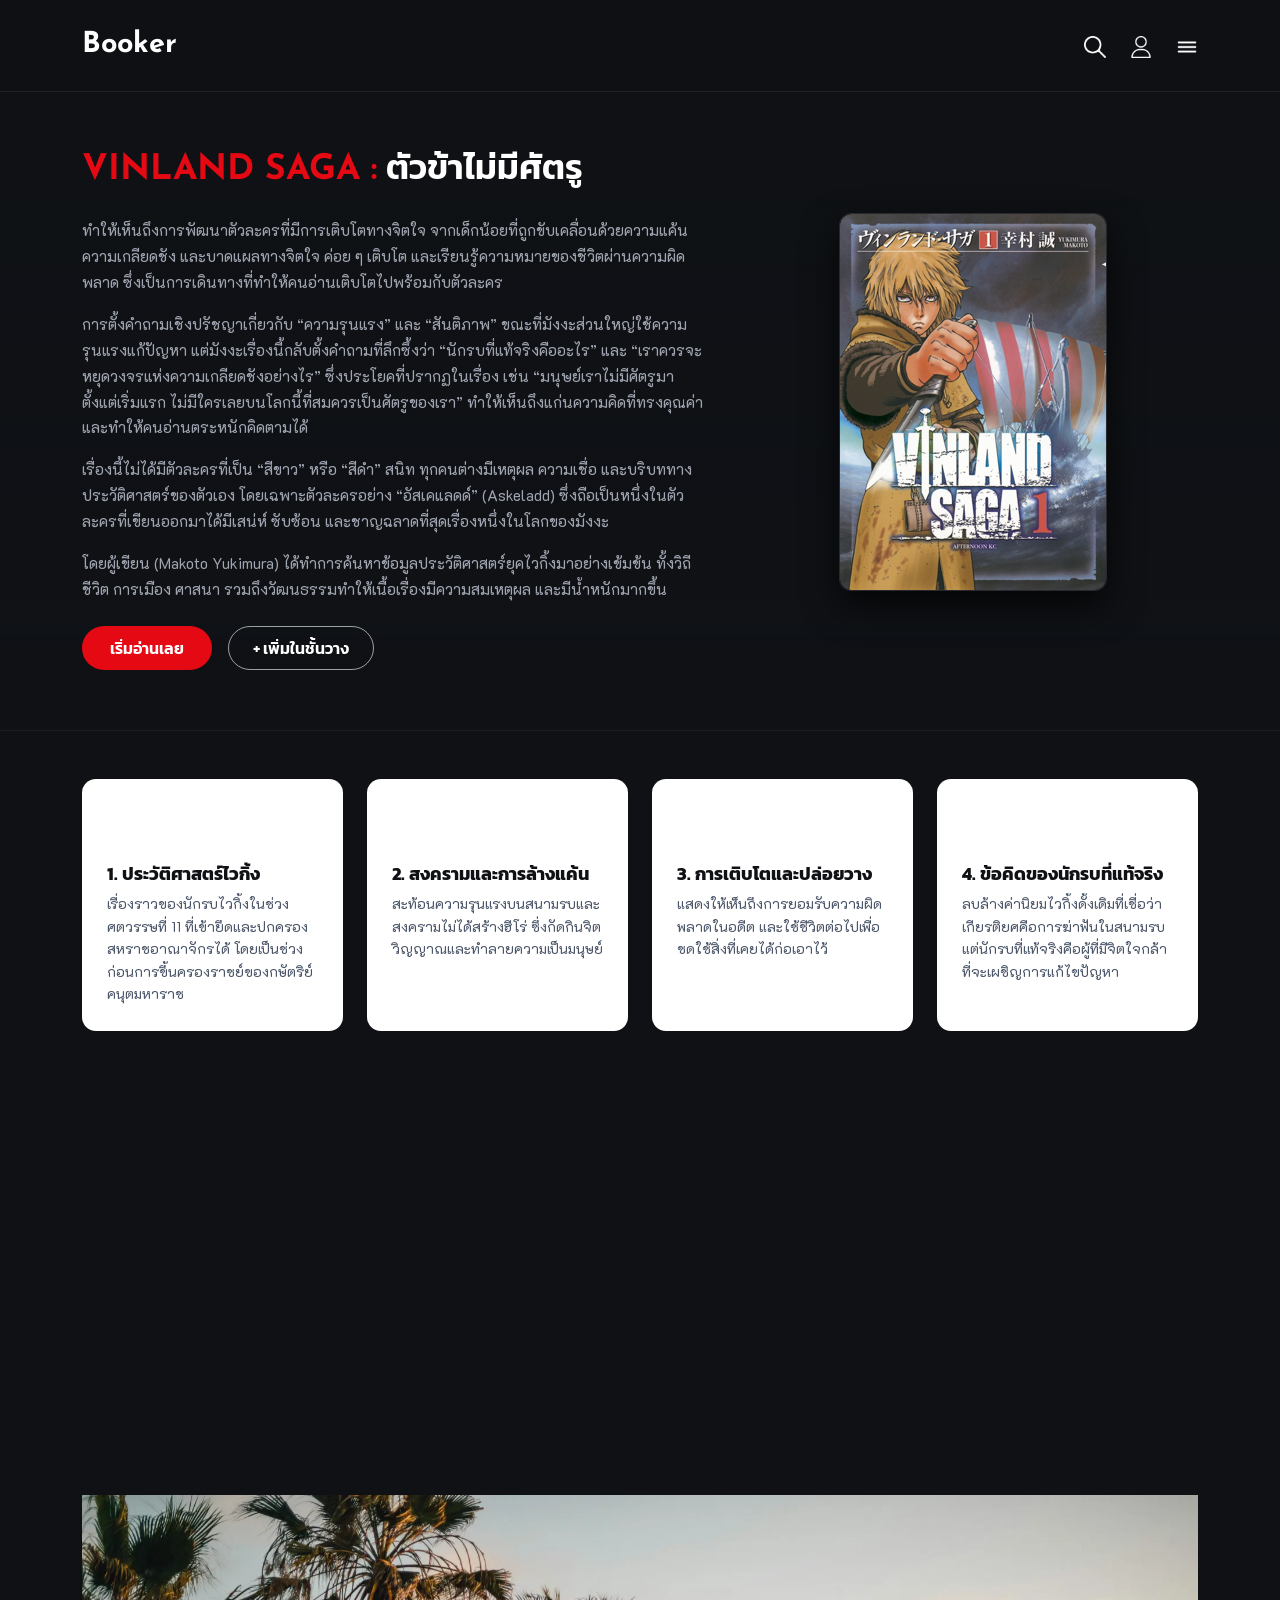
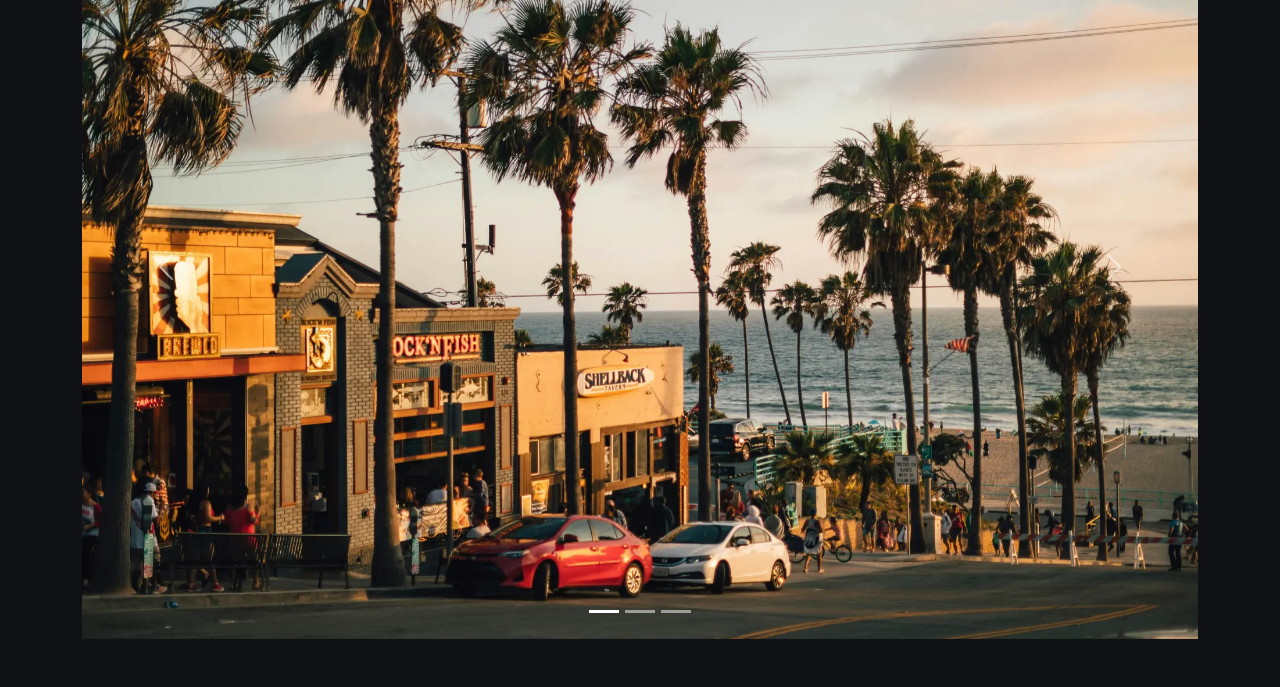
==== commit bbe62e4b: "version5" ====
--- a/index.html
+++ b/index.html
@@ -2,238 +2,240 @@
 <html lang="th">
 
 <head>
-    <meta charset="UTF-8">
-    <meta name="viewport" content="width=device-width, initial-scale=1.0">
-    <title>Booker - VINLAND SAGA</title>
-
-    <!-- Bootstrap 5 Grid & Layout -->
-    <link href="https://cdn.jsdelivr.net/npm/bootstrap@5.3.0/dist/css/bootstrap.min.css" rel="stylesheet">
-    <!-- Google Fonts -->
-    <link href="https://fonts.googleapis.com/css2?family=Prompt:ital,wght@0,300;0,400;0,600;0,700;1,400&display=swap"
-        rel="stylesheet">
-
-
-    <!-- ไฟล์ animation หลักสำหรับตกแต่งทั้งหมด -->
-    <link href="https://unpkg.com/aos@2.3.1/dist/aos.css" rel="stylesheet">
-
-
-
-    <!-- ไฟล์ CSS หลักสำหรับตกแต่งทั้งหมด -->
-    <link rel="stylesheet" href="css/style.css">
-
-
-
-
-    <!-- Google Fonts: Josefin Sans, Kanit, K2D -->
-    <link rel="preconnect" href="https://fonts.googleapis.com">
-    <link rel="preconnect" href="https://fonts.gstatic.com" crossorigin>
-    <link
-        href="https://fonts.googleapis.com/css2?family=Josefin+Sans:ital,wght@0,100..700;1,100..700&family=K2D&family=Kanit&display=swap"
-        rel="stylesheet">
+<meta charset="UTF-8">
+<meta name="viewport" content="width=device-width, initial-scale=1.0">
+<title>Booker - แนะนำมังงะ VINLAND SAGA ตัวข้าไม่มีศัตรู</title>
+<meta name="keywords" content="Vinland Saga, Makoto Yukimura,ตัวข้าไม่มีศัตรู,นักรบที่แท้จริงไม่จำเป็นต้องมีดาบ,ประวัติศาสตร์ไวกิ้ง,ข้อคิดจากมังงะ,พัฒนาตัวละคร,ความหมายของชีวิต">
+<meta name="description" content="แนะนำ Vinland Saga ผลงานมังงะของ Makoto Yukimura ที่ถ่ายทอดประวัติศาสตร์ไวกิ้ง พร้อมข้อคิดจากมังงะผ่านวลี “ตัวข้าไม่มีศัตรู” และ “นักรบที่แท้จริงไม่จำเป็นต้องมีดาบ” สะท้อนการพัฒนาตัวละครและความหมายของชีวิต">
+
+
+<!-- Bootstrap 5 Grid & Layout -->
+<link href="https://cdn.jsdelivr.net/npm/bootstrap@5.3.0/dist/css/bootstrap.min.css" rel="stylesheet">
+<!-- Google Fonts -->
+<link href="https://fonts.googleapis.com/css2?family=Prompt:ital,wght@0,300;0,400;0,600;0,700;1,400&display=swap"
+rel="stylesheet">
+
+
+<!-- ไฟล์ animation หลักสำหรับตกแต่งทั้งหมด -->
+<link href="https://unpkg.com/aos@2.3.1/dist/aos.css" rel="stylesheet">
+
+
+
+<!-- ไฟล์ CSS หลักสำหรับตกแต่งทั้งหมด -->
+<link rel="stylesheet" href="css/style.css">
+
+
+
+
+<!-- Google Fonts: Josefin Sans, Kanit, K2D -->
+<link rel="preconnect" href="https://fonts.googleapis.com">
+<link rel="preconnect" href="https://fonts.gstatic.com" crossorigin>
+<link
+href="https://fonts.googleapis.com/css2?family=Josefin+Sans:ital,wght@0,100..700;1,100..700&family=K2D&family=Kanit&display=swap"
+rel="stylesheet">
 
 </head>
 
 <body>
 
-    <!-- Header (Navbar) -->
-    <nav class="navbar custom-navbar navbar-expand sticky-top py-3">
-        <div class="container" >
-            <a class="navbar-brand navbar-brand-text" href="#">Booker</a>
-
-            <div class="d-flex align-items-center gap-4 ms-auto">
-                <a href="#"><img src="images/loupe.png" alt="Search" class="nav-icon"></a>
-                <a href="#"><img src="images/user.png" alt="User" class="nav-icon"></a>
-                <a href="#"><img src="images/menu.png" alt="Menu" class="nav-icon"></a>
-            </div>
-        </div>
-    </nav>
-
-    <!-- Hero Section -->
-    <section class="hero-bg">
-        <div class="container">
-            <div class="row gy-4 align-items-center">
-                <!-- ฝั่งซ้าย: เนื้อหาหลัก -->
-                <div class="col-lg-7">
-                    <h1>
-                        <span class="title-en text-accent">VINLAND SAGA :</span>
-                        <span class="title-th">ไอ้หนุ่มผมเหา กระเป๋ามีดาบคู่</span>
-                    </h1>
-
-                    <div class="pe-lg-3">
-                        <p>
-                            ทำให้เห็นถึงการพัฒนาตัวละครที่มีการเติบโตทางจิตใจ จากเด็กน้อยที่ถูกขับเคลื่อนด้วยความแค้น
-                            ความเกลียดชัง และบาดแผลทางจิตใจ ค่อย ๆ เติบโต และเรียนรู้ความหมายของชีวิตผ่านความผิดพลาด
-                            ซึ่งเป็นการเดินทางที่ทำให้คนอ่านเติบโตไปพร้อมกับตัวละคร
-                        </p>
-                        <p>
-                            การตั้งคำถามเชิงปรัชญาเกี่ยวกับ <strong>“ความรุนแรง”</strong> และ
-                            <strong>“สันติภาพ”</strong> ขณะที่มังงะส่วนใหญ่ใช้ความรุนแรงแก้ปัญหา
-                            แต่มังงะเรื่องนี้กลับตั้งคำถามที่ลึกซึ้งว่า <strong>“นักรบที่แท้จริงคืออะไร”</strong> และ
-                            “เราควรจะหยุดวงจรแห่งความเกลียดชังอย่างไร” ซึ่งประโยคที่ปรากฏในเรื่อง เช่น
-                            “มนุษย์เราไม่มีศัตรูมาตั้งแต่เริ่มแรก ไม่มีใครเลยบนโลกนี้ที่สมควรเป็นศัตรูของเรา”
-                            ทำให้เห็นถึงแก่นความคิดที่ทรงคุณค่าและทำให้คนอ่านตระหนักคิดตามได้
-                        </p>
-                        <p>
-                            เรื่องนี้ไม่ได้มีตัวละครที่เป็น <strong>“สีขาว”</strong> หรือ <strong>“สีดำ”</strong> สนิท
-                            ทุกคนต่างมีเหตุผล ความเชื่อ และบริบททางประวัติศาสตร์ของตัวเอง โดยเฉพาะตัวละครอย่าง
-                            <strong>“อัสเคแลดด์” (Askeladd)</strong> ซึ่งถือเป็นหนึ่งในตัวละครที่เขียนออกมาได้มีเสน่ห์
-                            ซับซ้อน และชาญฉลาดที่สุดเรื่องหนึ่งในโลกของมังงะ
-                        </p>
-                        <p>
-                            โดยผู้เขียน (Makoto Yukimura) ได้ทำการค้นหาข้อมูลประวัติศาสตร์ยุคไวกิ้งมาอย่างเข้มข้น
-                            ทั้งวิถีชีวิต การเมือง ศาสนา
-                            รวมถึงวัฒนธรรมทำให้เนื้อเรื่องมีความสมเหตุผล และมีน้ำหนักมากขึ้น
-                        </p>
-                    </div>
-
-                    <div class="d-flex flex-wrap gap-3 mt-4" data-aos="zoom-in">
-                        <button class="btn btn-read">เริ่มอ่านเลย</button>
-                        <button class="btn btn-add">+ เพิ่มในชั้นวาง</button>
-                    </div>
-                </div>
-
-                <!-- ฝั่งขวา: รูปปก -->
-                <!-- ฝั่งขวา: รูปภาพปกมังงะ Vinland Saga -->
-                <div class="col-lg-5 text-center">
-                    <div class="cover-img-wrapper">
-                        <img src="images/01cover.jpg" alt="Vinland Saga Cover" class="img-fluid" data-aos="fade-up" data-aos-duration="2000">
-                    </div>
-                </div>
-            </div>
-        </div>
-    </section>
-
-    <!-- Section 3: การ์ด 4 ช่อง -->
-    <section class="py-5">
-        <div class="container">
-            <div class="row g-4">
-                <div class="col-md-6 col-lg-3">
-                    <div class="feature-card" data-aos="flip-left" data-aos-duration="1100">
-                        <img src="images/viking99.png" alt="ประวัติศาสตร์ไวกิ้ง" class="feature-icon" data-aos="flip-left" data-aos-duration="2100">
-                        <h3>1. ประวัติศาสตร์ไวกิ้ง</h3>
-                        <p>
-                            เรื่องราวของนักรบไวกิ้งในช่วงศตวรรษที่ 11 ที่เข้ายึดและปกครองสหราชอาณาจักรได้
-                            โดยเป็นช่วงก่อนการขึ้นครองราชย์ของกษัตริย์คนุตมหาราช
-                        </p>
-                    </div>
-                </div>
-
-                <div class="col-md-6 col-lg-3">
-                    <div class="feature-card" data-aos="flip-left" data-aos-duration="1100">
-                        <img src="images/swords2.png" alt="สงครามและการล้างแค้น" class="feature-icon" data-aos="flip-right" data-aos-duration="2100">
-                        <h3>2. สงครามและการล้างแค้น</h3>
-                        <p>
-                            สะท้อนความรุนแรงบนสนามรบและสงครามไม่ได้สร้างฮีโร่ ซึ่งกัดกินจิตวิญญาณและทำลายความเป็นมนุษย์
-                        </p>
-                    </div>
-                </div>
-
-                <div class="col-md-6 col-lg-3">
-                    <div class="feature-card" data-aos="flip-right" data-aos-duration="1100">
-                        <img src="images/timeleft.png" alt="การเติบโตและปล่อยวาง" class="feature-icon" data-aos="flip-left" data-aos-duration="2100">
-                        <h3>3. การเติบโตและปล่อยวาง</h3>
-                        <p>
-                            แสดงให้เห็นถึงการยอมรับความผิดพลาดในอดีต และใช้ชีวิตต่อไปเพื่อชดใช้สิ่งที่เคยได้ก่อเอาไว้
-                        </p>
-                    </div>
-                </div>
-
-                <div class="col-md-6 col-lg-3">
-                    <div class="feature-card" data-aos="flip-left" data-aos-duration="1100">
-                        <img src="images/idea2.png" alt="ข้อคิดของนักรบที่แท้จริง" class="feature-icon" data-aos="flip-right" data-aos-duration="2100">
-                        <h3>4. ข้อคิดของนักรบที่แท้จริง</h3>
-                        <p>
-                            ลบล้างค่านิยมไวกิ้งดั้งเดิมที่เชื่อว่าเกียรติยศคือการฆ่าฟันในสนามรบ
-                            แต่นักรบที่แท้จริงคือผู้ที่มีจิตใจกล้าที่จะเผชิญการแก้ไขปัญหา
-                        </p>
-                    </div>
-                </div>
-            </div>
-        </div>
-    </section>
-
-    <!-- Section 4: Banner Quote -->
-    <footer class="container pb-5" data-aos="flip-up" data-aos-duration="1100">
-        <div class="quote-banner text-center">
-            <p class="quote-sub mb-2">
-                มนุษย์เราไม่มีศัตรูมาตั้งแต่เริ่มแรก ไม่มีใครเลยบนโลกนี้ที่สมควรเป็นศัตรูของเรา
-            </p>
-            <h2 class="quote-title">นักรบที่แท้จริงไม่จำเป็นต้องมีดาบ</h2>
-            <p class="quote-desc mb-0">
-                วินแลนด์ ซากะ ไม่ได้สอนให้เราเอาชนะผู้อื่นด้วยกำลัง แต่สอนให้เราเอาชนะใจตัวเอง
-                และค้นหาความหมายของการมีชีวิตอยู่อย่างสงบในโลกที่เต็มไปด้วยความขัดแย้ง
-            </p>
-        </div>
-    </footer>
-
-
-
-    
-
-
-
-
-
-
-
-    <section class="container my-5">
-        <div id="caliCarousel" class="carousel slide" data-bs-ride="carousel">
-
-            <!-- Indicators -->
-            <div class="carousel-indicators">
-                <button type="button" data-bs-target="#caliCarousel" data-bs-slide-to="0" class="active"
-                    aria-current="true" aria-label="Slide 1"></button>
-
-                <button type="button" data-bs-target="#caliCarousel" data-bs-slide-to="1" aria-label="Slide 2"></button>
-
-                <button type="button" data-bs-target="#caliCarousel" data-bs-slide-to="2" aria-label="Slide 3"></button>
-            </div>
-
-            <!-- Carousel Images -->
-            <div class="carousel-inner">
-                <div class="carousel-item active">
-                    <img src="images/cali1.webp" class="d-block w-100" alt="Cali 1">
-                </div>
-
-                <div class="carousel-item">
-                    <img src="images/cali3.webp" class="d-block w-100" alt="Cali 3">
-                </div>
-
-                <div class="carousel-item">
-                    <img src="images/cali4.webp" class="d-block w-100" alt="Cali 4">
-                </div>
-            </div>
-
-            <!-- Previous Button -->
-            <button class="carousel-control-prev" type="button" data-bs-target="#caliCarousel" data-bs-slide="prev">
-                <span class="carousel-control-prev-icon" aria-hidden="true"></span>
-                <span class="visually-hidden">Previous</span>
-            </button>
-
-            <!-- Next Button -->
-            <button class="carousel-control-next" type="button" data-bs-target="#caliCarousel" data-bs-slide="next">
-                <span class="carousel-control-next-icon" aria-hidden="true"></span>
-                <span class="visually-hidden">Next</span>
-            </button>
-
-        </div>
-    </section>
-
-
-
-
-
-
-
-
-    <!-- Bootstrap 5 JS -->
-    <script src="https://cdn.jsdelivr.net/npm/bootstrap@5.3.0/dist/js/bootstrap.bundle.min.js"></script>
-    <script src="https://unpkg.com/aos@2.3.1/dist/aos.js"></script>
-    <script>
-        AOS.init();
-    </script>
+<!-- Header (Navbar) -->
+<nav class="navbar custom-navbar navbar-expand sticky-top py-3">
+<div class="container" >
+<a class="navbar-brand navbar-brand-text" href="#">Booker</a>
+
+<div class="d-flex align-items-center gap-4 ms-auto">
+<a href="#"><img src="images/loupe.png" alt="Search" class="nav-icon"></a>
+<a href="#"><img src="images/user.png" alt="User" class="nav-icon"></a>
+<a href="#"><img src="images/menu.png" alt="Menu" class="nav-icon"></a>
+</div>
+</div>
+</nav>
+
+<!-- Hero Section -->
+<section class="hero-bg">
+<div class="container">
+<div class="row gy-4 align-items-center">
+<!-- ฝั่งซ้าย: เนื้อหาหลัก -->
+<div class="col-lg-7">
+<h1>
+<span class="title-en text-accent">VINLAND SAGA :</span>
+<span class="title-th">ตัวข้าไม่มีศัตรู</span>
+</h1>
+
+<div class="pe-lg-3">
+<p>
+ทำให้เห็นถึงการพัฒนาตัวละครที่มีการเติบโตทางจิตใจ จากเด็กน้อยที่ถูกขับเคลื่อนด้วยความแค้น
+ความเกลียดชัง และบาดแผลทางจิตใจ ค่อย ๆ เติบโต และเรียนรู้ความหมายของชีวิตผ่านความผิดพลาด
+ซึ่งเป็นการเดินทางที่ทำให้คนอ่านเติบโตไปพร้อมกับตัวละคร
+</p>
+<p>
+การตั้งคำถามเชิงปรัชญาเกี่ยวกับ <strong>“ความรุนแรง”</strong> และ
+<strong>“สันติภาพ”</strong> ขณะที่มังงะส่วนใหญ่ใช้ความรุนแรงแก้ปัญหา
+แต่มังงะเรื่องนี้กลับตั้งคำถามที่ลึกซึ้งว่า <strong>“นักรบที่แท้จริงคืออะไร”</strong> และ
+“เราควรจะหยุดวงจรแห่งความเกลียดชังอย่างไร” ซึ่งประโยคที่ปรากฏในเรื่อง เช่น
+“มนุษย์เราไม่มีศัตรูมาตั้งแต่เริ่มแรก ไม่มีใครเลยบนโลกนี้ที่สมควรเป็นศัตรูของเรา”
+ทำให้เห็นถึงแก่นความคิดที่ทรงคุณค่าและทำให้คนอ่านตระหนักคิดตามได้
+</p>
+<p>
+เรื่องนี้ไม่ได้มีตัวละครที่เป็น <strong>“สีขาว”</strong> หรือ <strong>“สีดำ”</strong> สนิท
+ทุกคนต่างมีเหตุผล ความเชื่อ และบริบททางประวัติศาสตร์ของตัวเอง โดยเฉพาะตัวละครอย่าง
+<strong>“อัสเคแลดด์” (Askeladd)</strong> ซึ่งถือเป็นหนึ่งในตัวละครที่เขียนออกมาได้มีเสน่ห์
+ซับซ้อน และชาญฉลาดที่สุดเรื่องหนึ่งในโลกของมังงะ
+</p>
+<p>
+โดยผู้เขียน (Makoto Yukimura) ได้ทำการค้นหาข้อมูลประวัติศาสตร์ยุคไวกิ้งมาอย่างเข้มข้น
+ทั้งวิถีชีวิต การเมือง ศาสนา
+รวมถึงวัฒนธรรมทำให้เนื้อเรื่องมีความสมเหตุผล และมีน้ำหนักมากขึ้น
+</p>
+</div>
+
+<div class="d-flex flex-wrap gap-3 mt-4" data-aos="zoom-in">
+<button class="btn btn-read">เริ่มอ่านเลย</button>
+<button class="btn btn-add">+ เพิ่มในชั้นวาง</button>
+</div>
+</div>
+
+<!-- ฝั่งขวา: รูปปก -->
+<!-- ฝั่งขวา: รูปภาพปกมังงะ Vinland Saga -->
+<div class="col-lg-5 text-center">
+<div class="cover-img-wrapper">
+<img src="images/01cover.jpg" alt="Vinland Saga Cover" class="img-fluid" data-aos="fade-up" data-aos-duration="2000">
+</div>
+</div>
+</div>
+</div>
+</section>
+
+<!-- Section 3: การ์ด 4 ช่อง -->
+<section class="py-5">
+<div class="container">
+<div class="row g-4">
+<div class="col-md-6 col-lg-3">
+<div class="feature-card" data-aos="flip-left" data-aos-duration="1100">
+<img src="images/viking99.png" alt="ประวัติศาสตร์ไวกิ้ง" class="feature-icon" data-aos="flip-left" data-aos-duration="2100">
+<h3>1. ประวัติศาสตร์ไวกิ้ง</h3>
+<p>
+เรื่องราวของนักรบไวกิ้งในช่วงศตวรรษที่ 11 ที่เข้ายึดและปกครองสหราชอาณาจักรได้
+โดยเป็นช่วงก่อนการขึ้นครองราชย์ของกษัตริย์คนุตมหาราช
+</p>
+</div>
+</div>
+
+<div class="col-md-6 col-lg-3">
+<div class="feature-card" data-aos="flip-left" data-aos-duration="1100">
+<img src="images/swords2.png" alt="สงครามและการล้างแค้น" class="feature-icon" data-aos="flip-right" data-aos-duration="2100">
+<h3>2. สงครามและการล้างแค้น</h3>
+<p>
+สะท้อนความรุนแรงบนสนามรบและสงครามไม่ได้สร้างฮีโร่ ซึ่งกัดกินจิตวิญญาณและทำลายความเป็นมนุษย์
+</p>
+</div>
+</div>
+
+<div class="col-md-6 col-lg-3">
+<div class="feature-card" data-aos="flip-right" data-aos-duration="1100">
+<img src="images/timeleft.png" alt="การเติบโตและปล่อยวาง" class="feature-icon" data-aos="flip-left" data-aos-duration="2100">
+<h3>3. การเติบโตและปล่อยวาง</h3>
+<p>
+แสดงให้เห็นถึงการยอมรับความผิดพลาดในอดีต และใช้ชีวิตต่อไปเพื่อชดใช้สิ่งที่เคยได้ก่อเอาไว้
+</p>
+</div>
+</div>
+
+<div class="col-md-6 col-lg-3">
+<div class="feature-card" data-aos="flip-left" data-aos-duration="1100">
+<img src="images/idea2.png" alt="ข้อคิดของนักรบที่แท้จริง" class="feature-icon" data-aos="flip-right" data-aos-duration="2100">
+<h3>4. ข้อคิดของนักรบที่แท้จริง</h3>
+<p>
+ลบล้างค่านิยมไวกิ้งดั้งเดิมที่เชื่อว่าเกียรติยศคือการฆ่าฟันในสนามรบ
+แต่นักรบที่แท้จริงคือผู้ที่มีจิตใจกล้าที่จะเผชิญการแก้ไขปัญหา
+</p>
+</div>
+</div>
+</div>
+</div>
+</section>
+
+<!-- Section 4: Banner Quote -->
+<footer class="container pb-5" data-aos="flip-up" data-aos-duration="1100">
+<div class="quote-banner text-center">
+<p class="quote-sub mb-2">
+มนุษย์เราไม่มีศัตรูมาตั้งแต่เริ่มแรก ไม่มีใครเลยบนโลกนี้ที่สมควรเป็นศัตรูของเรา
+</p>
+<h2 class="quote-title">นักรบที่แท้จริงไม่จำเป็นต้องมีดาบ</h2>
+<p class="quote-desc mb-0">
+วินแลนด์ ซากะ ไม่ได้สอนให้เราเอาชนะผู้อื่นด้วยกำลัง แต่สอนให้เราเอาชนะใจตัวเอง
+และค้นหาความหมายของการมีชีวิตอยู่อย่างสงบในโลกที่เต็มไปด้วยความขัดแย้ง
+</p>
+</div>
+</footer>
+
+
+
+
+
+
+
+
+
+
+
+
+<section class="container my-5">
+<div id="caliCarousel" class="carousel slide" data-bs-ride="carousel">
+
+<!-- Indicators -->
+<div class="carousel-indicators">
+<button type="button" data-bs-target="#caliCarousel" data-bs-slide-to="0" class="active"
+aria-current="true" aria-label="Slide 1"></button>
+
+<button type="button" data-bs-target="#caliCarousel" data-bs-slide-to="1" aria-label="Slide 2"></button>
+
+<button type="button" data-bs-target="#caliCarousel" data-bs-slide-to="2" aria-label="Slide 3"></button>
+</div>
+
+<!-- Carousel Images -->
+<div class="carousel-inner">
+<div class="carousel-item active">
+<img src="images/cali1.webp" class="d-block w-100" alt="Cali 1">
+</div>
+
+<div class="carousel-item">
+<img src="images/cali3.webp" class="d-block w-100" alt="Cali 3">
+</div>
+
+<div class="carousel-item">
+<img src="images/cali4.webp" class="d-block w-100" alt="Cali 4">
+</div>
+</div>
+
+<!-- Previous Button -->
+<button class="carousel-control-prev" type="button" data-bs-target="#caliCarousel" data-bs-slide="prev">
+<span class="carousel-control-prev-icon" aria-hidden="true"></span>
+<span class="visually-hidden">Previous</span>
+</button>
+
+<!-- Next Button -->
+<button class="carousel-control-next" type="button" data-bs-target="#caliCarousel" data-bs-slide="next">
+<span class="carousel-control-next-icon" aria-hidden="true"></span>
+<span class="visually-hidden">Next</span>
+</button>
+
+</div>
+</section>
+
+
+
+
+
+
+
+
+<!-- Bootstrap 5 JS -->
+<script src="https://cdn.jsdelivr.net/npm/bootstrap@5.3.0/dist/js/bootstrap.bundle.min.js"></script>
+<script src="https://unpkg.com/aos@2.3.1/dist/aos.js"></script>
+<script>
+AOS.init();
+</script>
 
 
 </body>
-
-</html>
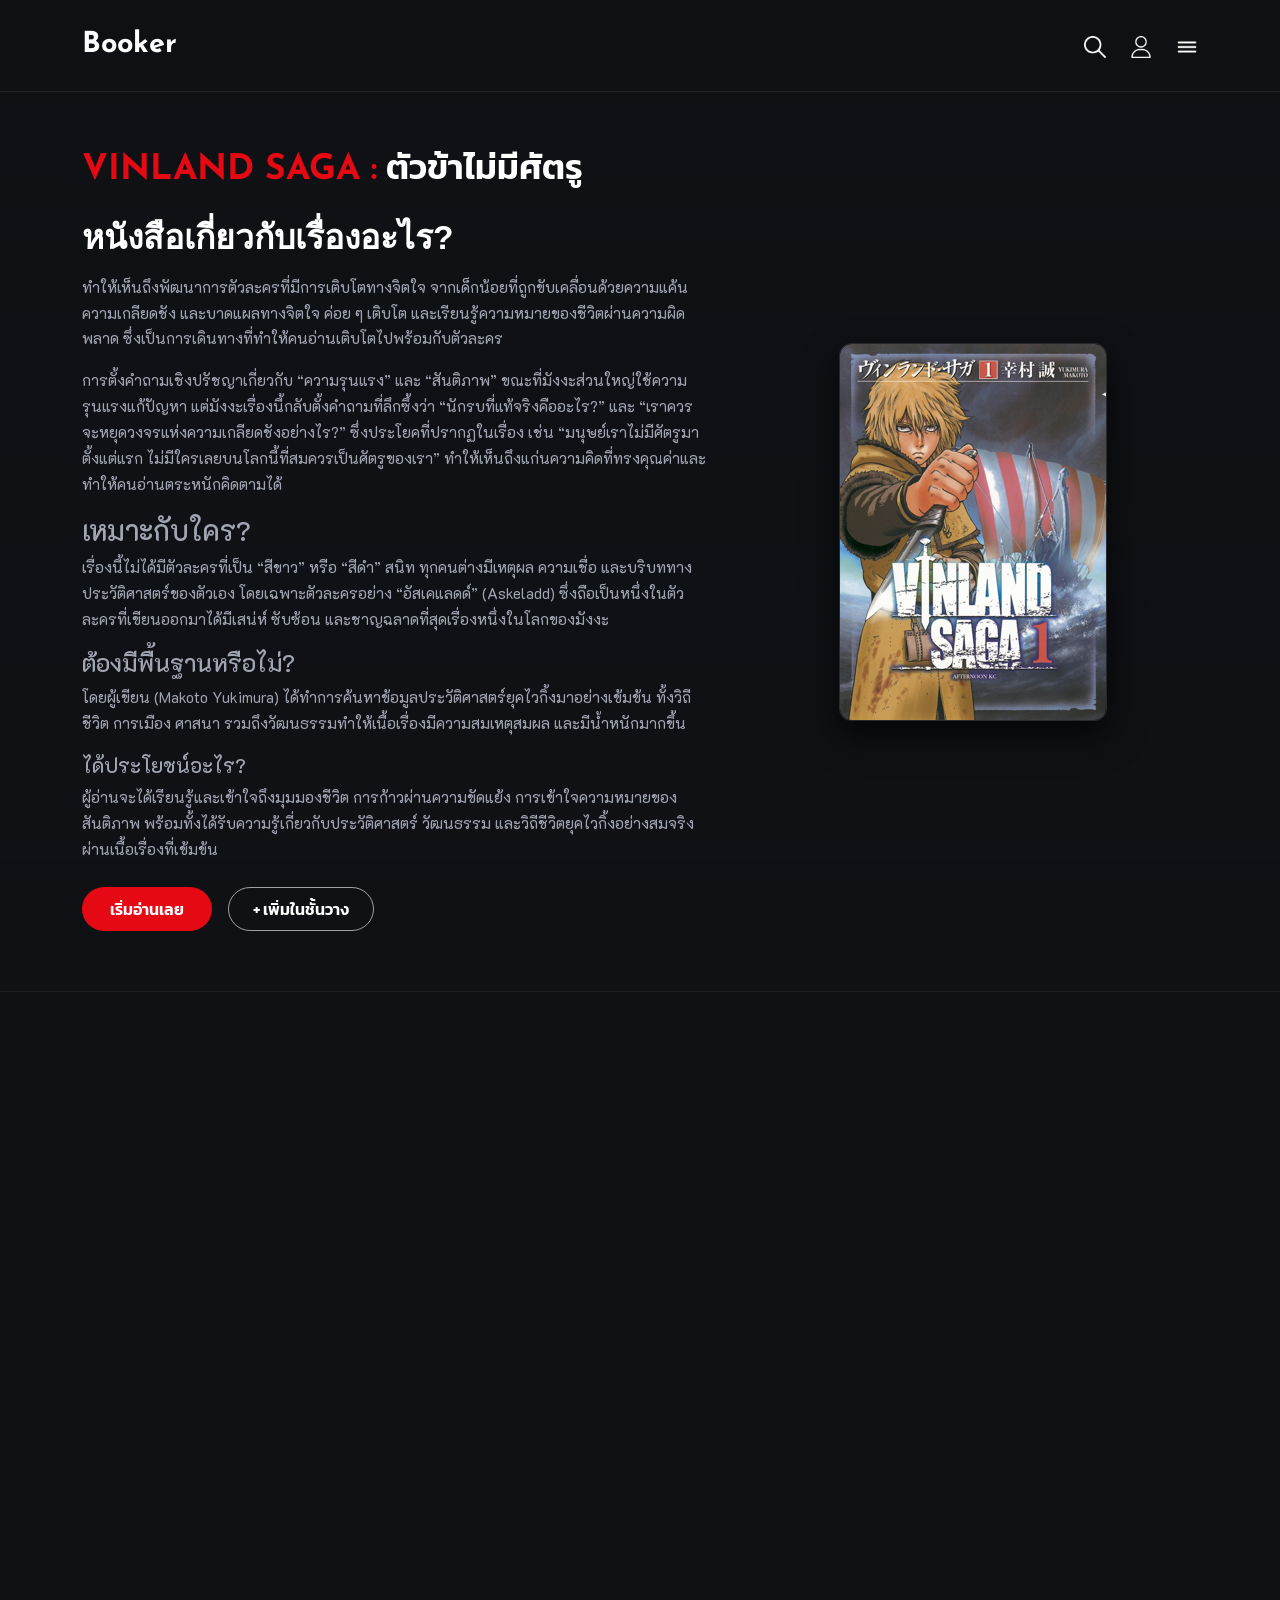
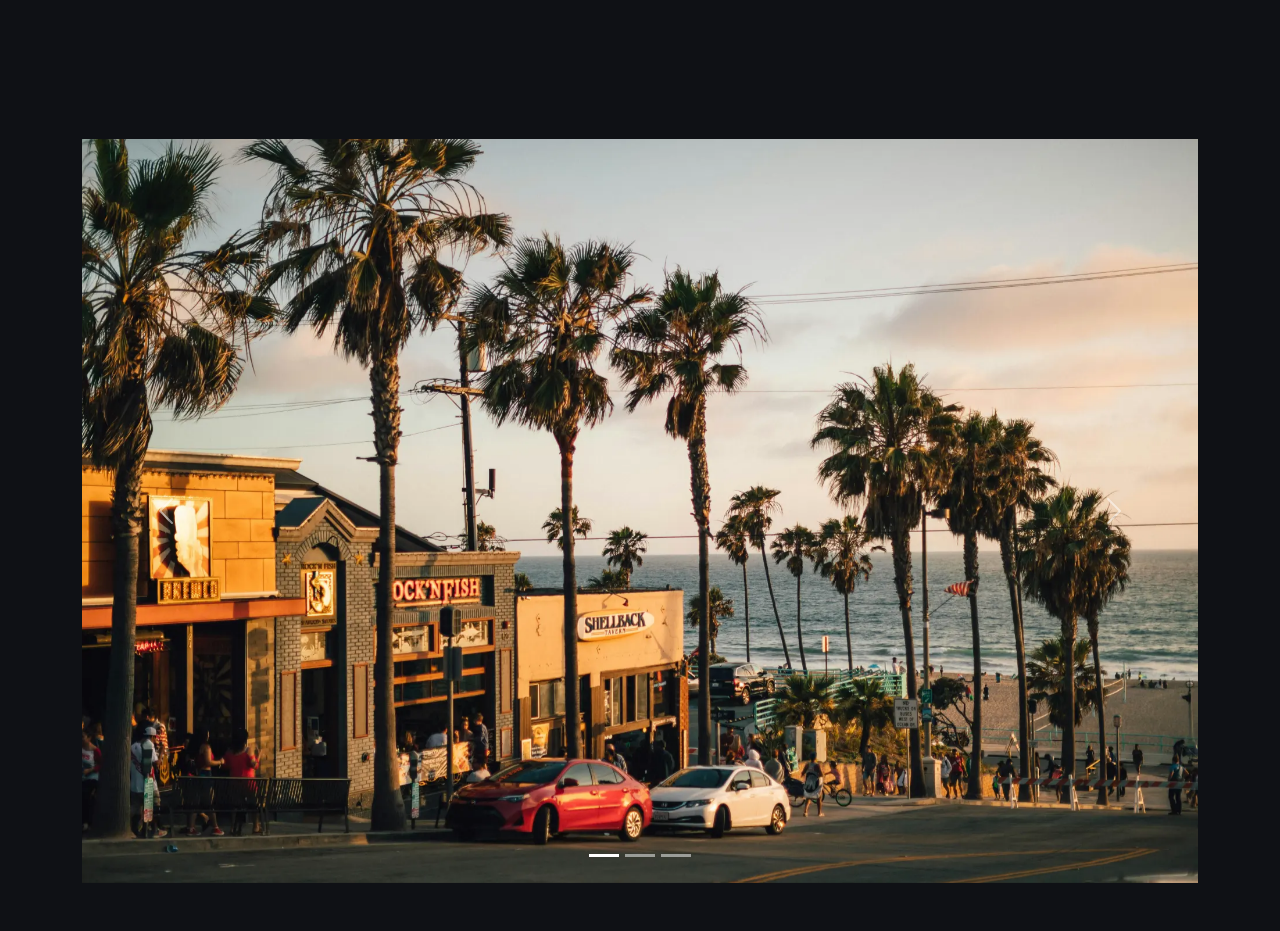
==== commit 16c68b3e: "version6" ====
--- a/index.html
+++ b/index.html
@@ -6,7 +6,7 @@
 <meta name="viewport" content="width=device-width, initial-scale=1.0">
 <title>Booker - แนะนำมังงะ VINLAND SAGA ตัวข้าไม่มีศัตรู</title>
 <meta name="keywords" content="Vinland Saga, Makoto Yukimura,ตัวข้าไม่มีศัตรู,นักรบที่แท้จริงไม่จำเป็นต้องมีดาบ,ประวัติศาสตร์ไวกิ้ง,ข้อคิดจากมังงะ,พัฒนาตัวละคร,ความหมายของชีวิต">
-<meta name="description" content="แนะนำ Vinland Saga ผลงานมังงะของ Makoto Yukimura ที่ถ่ายทอดประวัติศาสตร์ไวกิ้ง พร้อมข้อคิดจากมังงะผ่านวลี “ตัวข้าไม่มีศัตรู” และ “นักรบที่แท้จริงไม่จำเป็นต้องมีดาบ” สะท้อนการพัฒนาตัวละครและความหมายของชีวิต">
+<meta name="description" content="แนะนำ Vinland Saga มังงะประวัติศาสตร์ไวกิ้งโดย Makoto Yukimura พร้อมข้อคิดการดำเนินชีวิตผ่านวลี “ตัวข้าไม่มีศัตรู” และ “นักรบที่แท้จริงไม่จำเป็นต้องมีดาบ”">
 
 
 <!-- Bootstrap 5 Grid & Layout -->
@@ -55,44 +55,58 @@
 <section class="hero-bg">
 <div class="container">
 <div class="row gy-4 align-items-center">
+
 <!-- ฝั่งซ้าย: เนื้อหาหลัก -->
 <div class="col-lg-7">
-<h1>
-<span class="title-en text-accent">VINLAND SAGA :</span>
-<span class="title-th">ตัวข้าไม่มีศัตรู</span>
-</h1>
-
-<div class="pe-lg-3">
-<p>
-ทำให้เห็นถึงการพัฒนาตัวละครที่มีการเติบโตทางจิตใจ จากเด็กน้อยที่ถูกขับเคลื่อนด้วยความแค้น
-ความเกลียดชัง และบาดแผลทางจิตใจ ค่อย ๆ เติบโต และเรียนรู้ความหมายของชีวิตผ่านความผิดพลาด
-ซึ่งเป็นการเดินทางที่ทำให้คนอ่านเติบโตไปพร้อมกับตัวละคร
-</p>
-<p>
-การตั้งคำถามเชิงปรัชญาเกี่ยวกับ <strong>“ความรุนแรง”</strong> และ
-<strong>“สันติภาพ”</strong> ขณะที่มังงะส่วนใหญ่ใช้ความรุนแรงแก้ปัญหา
-แต่มังงะเรื่องนี้กลับตั้งคำถามที่ลึกซึ้งว่า <strong>“นักรบที่แท้จริงคืออะไร”</strong> และ
-“เราควรจะหยุดวงจรแห่งความเกลียดชังอย่างไร” ซึ่งประโยคที่ปรากฏในเรื่อง เช่น
-“มนุษย์เราไม่มีศัตรูมาตั้งแต่เริ่มแรก ไม่มีใครเลยบนโลกนี้ที่สมควรเป็นศัตรูของเรา”
-ทำให้เห็นถึงแก่นความคิดที่ทรงคุณค่าและทำให้คนอ่านตระหนักคิดตามได้
-</p>
-<p>
-เรื่องนี้ไม่ได้มีตัวละครที่เป็น <strong>“สีขาว”</strong> หรือ <strong>“สีดำ”</strong> สนิท
-ทุกคนต่างมีเหตุผล ความเชื่อ และบริบททางประวัติศาสตร์ของตัวเอง โดยเฉพาะตัวละครอย่าง
-<strong>“อัสเคแลดด์” (Askeladd)</strong> ซึ่งถือเป็นหนึ่งในตัวละครที่เขียนออกมาได้มีเสน่ห์
-ซับซ้อน และชาญฉลาดที่สุดเรื่องหนึ่งในโลกของมังงะ
-</p>
-<p>
-โดยผู้เขียน (Makoto Yukimura) ได้ทำการค้นหาข้อมูลประวัติศาสตร์ยุคไวกิ้งมาอย่างเข้มข้น
-ทั้งวิถีชีวิต การเมือง ศาสนา
-รวมถึงวัฒนธรรมทำให้เนื้อเรื่องมีความสมเหตุผล และมีน้ำหนักมากขึ้น
-</p>
-</div>
-
-<div class="d-flex flex-wrap gap-3 mt-4" data-aos="zoom-in">
-<button class="btn btn-read">เริ่มอ่านเลย</button>
-<button class="btn btn-add">+ เพิ่มในชั้นวาง</button>
-</div>
+  <h1>
+    <span class="title-en text-accent">VINLAND SAGA :</span>
+    <span class="title-th">ตัวข้าไม่มีศัตรู</span>
+  </h1>
+
+  <div class="pe-lg-3">
+    <!-- 1. หนังสือเกี่ยวกับเรื่องอะไร? -->
+    <h2>หนังสือเกี่ยวกับเรื่องอะไร?</h2>
+    <p>
+      ทำให้เห็นถึงพัฒนาการตัวละครที่มีการเติบโตทางจิตใจ จากเด็กน้อยที่ถูกขับเคลื่อนด้วยความแค้น
+      ความเกลียดชัง และบาดแผลทางจิตใจ ค่อย ๆ เติบโต และเรียนรู้ความหมายของชีวิตผ่านความผิดพลาด
+      ซึ่งเป็นการเดินทางที่ทำให้คนอ่านเติบโตไปพร้อมกับตัวละคร
+    </p>
+    <p>
+      การตั้งคำถามเชิงปรัชญาเกี่ยวกับ <strong>“ความรุนแรง”</strong> และ <strong>“สันติภาพ”</strong>
+      ขณะที่มังงะส่วนใหญ่ใช้ความรุนแรงแก้ปัญหา แต่มังงะเรื่องนี้กลับตั้งคำถามที่ลึกซึ้งว่า
+      <strong>“นักรบที่แท้จริงคืออะไร?”</strong> และ <strong>“เราควรจะหยุดวงจรแห่งความเกลียดชังอย่างไร?”</strong>
+      ซึ่งประโยคที่ปรากฏในเรื่อง เช่น “มนุษย์เราไม่มีศัตรูมาตั้งแต่แรก ไม่มีใครเลยบนโลกนี้ที่สมควรเป็นศัตรูของเรา”
+      ทำให้เห็นถึงแก่นความคิดที่ทรงคุณค่าและทำให้คนอ่านตระหนักคิดตามได้
+    </p>
+
+    <!-- 2. เหมาะกับใคร? -->
+    <h3>เหมาะกับใคร?</h3>
+    <p>
+      เรื่องนี้ไม่ได้มีตัวละครที่เป็น <strong>“สีขาว”</strong> หรือ <strong>“สีดำ”</strong> สนิท
+      ทุกคนต่างมีเหตุผล ความเชื่อ และบริบททางประวัติศาสตร์ของตัวเอง โดยเฉพาะตัวละครอย่าง
+      <strong>“อัสเคแลดด์” (Askeladd)</strong> ซึ่งถือเป็นหนึ่งในตัวละครที่เขียนออกมาได้มีเสน่ห์
+      ซับซ้อน และชาญฉลาดที่สุดเรื่องหนึ่งในโลกของมังงะ
+    </p>
+
+    <!-- 3. ต้องมีพื้นฐานหรือไม่? -->
+    <h4>ต้องมีพื้นฐานหรือไม่?</h4>
+    <p>
+      โดยผู้เขียน (Makoto Yukimura) ได้ทำการค้นหาข้อมูลประวัติศาสตร์ยุคไวกิ้งมาอย่างเข้มข้น
+      ทั้งวิถีชีวิต การเมือง ศาสนา รวมถึงวัฒนธรรมทำให้เนื้อเรื่องมีความสมเหตุสมผล และมีน้ำหนักมากขึ้น
+    </p>
+
+    <!-- 4. ได้ประโยชน์อะไร? -->
+    <h5>ได้ประโยชน์อะไร?</h5>
+    <p>
+      ผู้อ่านจะได้เรียนรู้และเข้าใจถึงมุมมองชีวิต การก้าวผ่านความขัดแย้ง การเข้าใจความหมายของสันติภาพ
+      พร้อมทั้งได้รับความรู้เกี่ยวกับประวัติศาสตร์ วัฒนธรรม และวิถีชีวิตยุคไวกิ้งอย่างสมจริงผ่านเนื้อเรื่องที่เข้มข้น
+    </p>
+  </div>
+
+  <div class="d-flex flex-wrap gap-3 mt-4" data-aos="zoom-in">
+    <button class="btn btn-read">เริ่มอ่านเลย</button>
+    <button class="btn btn-add">+ เพิ่มในชั้นวาง</button>
+  </div>
 </div>
 
 <!-- ฝั่งขวา: รูปปก -->
@@ -113,7 +127,7 @@
 <div class="col-md-6 col-lg-3">
 <div class="feature-card" data-aos="flip-left" data-aos-duration="1100">
 <img src="images/viking99.png" alt="ประวัติศาสตร์ไวกิ้ง" class="feature-icon" data-aos="flip-left" data-aos-duration="2100">
-<h3>1. ประวัติศาสตร์ไวกิ้ง</h3>
+<h6>1. ประวัติศาสตร์ไวกิ้ง</h6>
 <p>
 เรื่องราวของนักรบไวกิ้งในช่วงศตวรรษที่ 11 ที่เข้ายึดและปกครองสหราชอาณาจักรได้
 โดยเป็นช่วงก่อนการขึ้นครองราชย์ของกษัตริย์คนุตมหาราช
@@ -124,7 +138,7 @@
 <div class="col-md-6 col-lg-3">
 <div class="feature-card" data-aos="flip-left" data-aos-duration="1100">
 <img src="images/swords2.png" alt="สงครามและการล้างแค้น" class="feature-icon" data-aos="flip-right" data-aos-duration="2100">
-<h3>2. สงครามและการล้างแค้น</h3>
+<h6>2. สงครามและการล้างแค้น</h6>
 <p>
 สะท้อนความรุนแรงบนสนามรบและสงครามไม่ได้สร้างฮีโร่ ซึ่งกัดกินจิตวิญญาณและทำลายความเป็นมนุษย์
 </p>
@@ -134,7 +148,7 @@
 <div class="col-md-6 col-lg-3">
 <div class="feature-card" data-aos="flip-right" data-aos-duration="1100">
 <img src="images/timeleft.png" alt="การเติบโตและปล่อยวาง" class="feature-icon" data-aos="flip-left" data-aos-duration="2100">
-<h3>3. การเติบโตและปล่อยวาง</h3>
+<h6>3. การเติบโตและปล่อยวาง</h6>
 <p>
 แสดงให้เห็นถึงการยอมรับความผิดพลาดในอดีต และใช้ชีวิตต่อไปเพื่อชดใช้สิ่งที่เคยได้ก่อเอาไว้
 </p>
@@ -144,7 +158,7 @@
 <div class="col-md-6 col-lg-3">
 <div class="feature-card" data-aos="flip-left" data-aos-duration="1100">
 <img src="images/idea2.png" alt="ข้อคิดของนักรบที่แท้จริง" class="feature-icon" data-aos="flip-right" data-aos-duration="2100">
-<h3>4. ข้อคิดของนักรบที่แท้จริง</h3>
+<h6>4. ข้อคิดของนักรบที่แท้จริง</h6>
 <p>
 ลบล้างค่านิยมไวกิ้งดั้งเดิมที่เชื่อว่าเกียรติยศคือการฆ่าฟันในสนามรบ
 แต่นักรบที่แท้จริงคือผู้ที่มีจิตใจกล้าที่จะเผชิญการแก้ไขปัญหา
@@ -161,7 +175,7 @@
 <p class="quote-sub mb-2">
 มนุษย์เราไม่มีศัตรูมาตั้งแต่เริ่มแรก ไม่มีใครเลยบนโลกนี้ที่สมควรเป็นศัตรูของเรา
 </p>
-<h2 class="quote-title">นักรบที่แท้จริงไม่จำเป็นต้องมีดาบ</h2>
+<h3 class="quote-title">นักรบที่แท้จริงไม่จำเป็นต้องมีดาบ</h3>
 <p class="quote-desc mb-0">
 วินแลนด์ ซากะ ไม่ได้สอนให้เราเอาชนะผู้อื่นด้วยกำลัง แต่สอนให้เราเอาชนะใจตัวเอง
 และค้นหาความหมายของการมีชีวิตอยู่อย่างสงบในโลกที่เต็มไปด้วยความขัดแย้ง
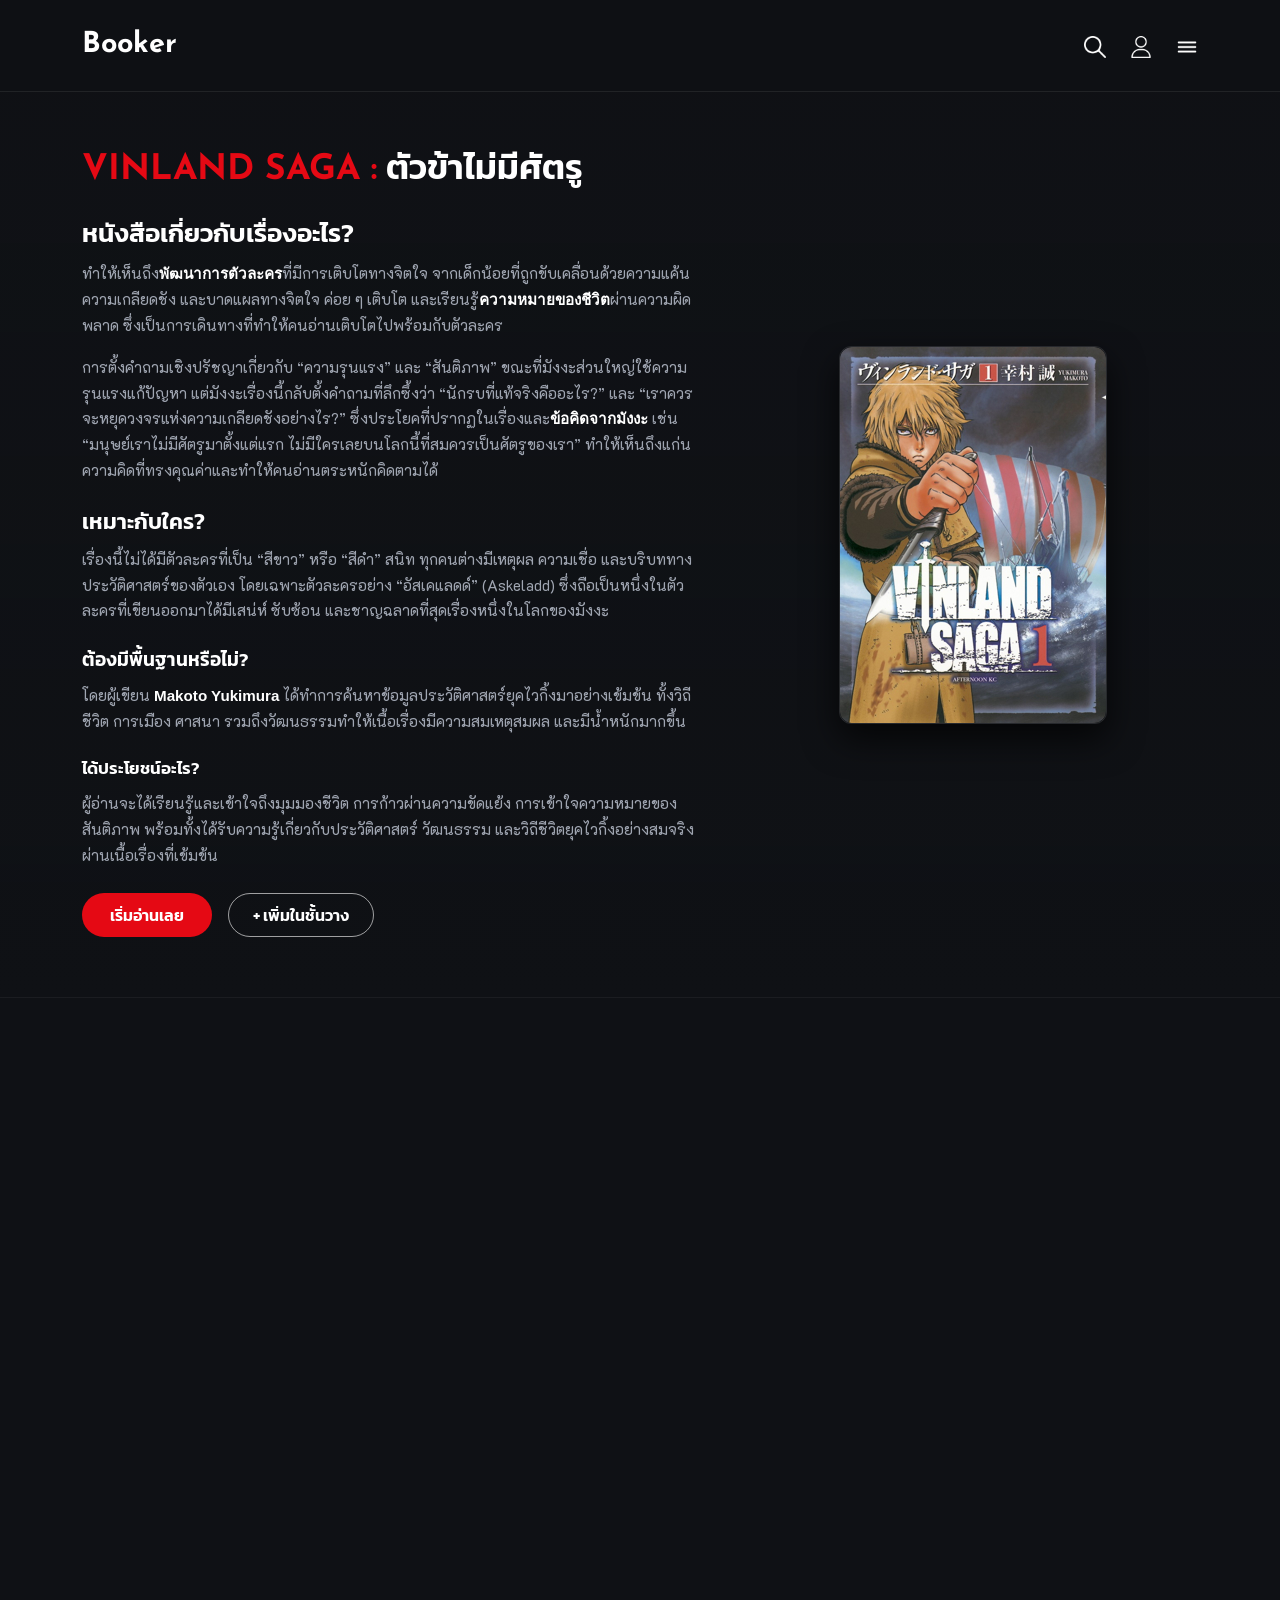
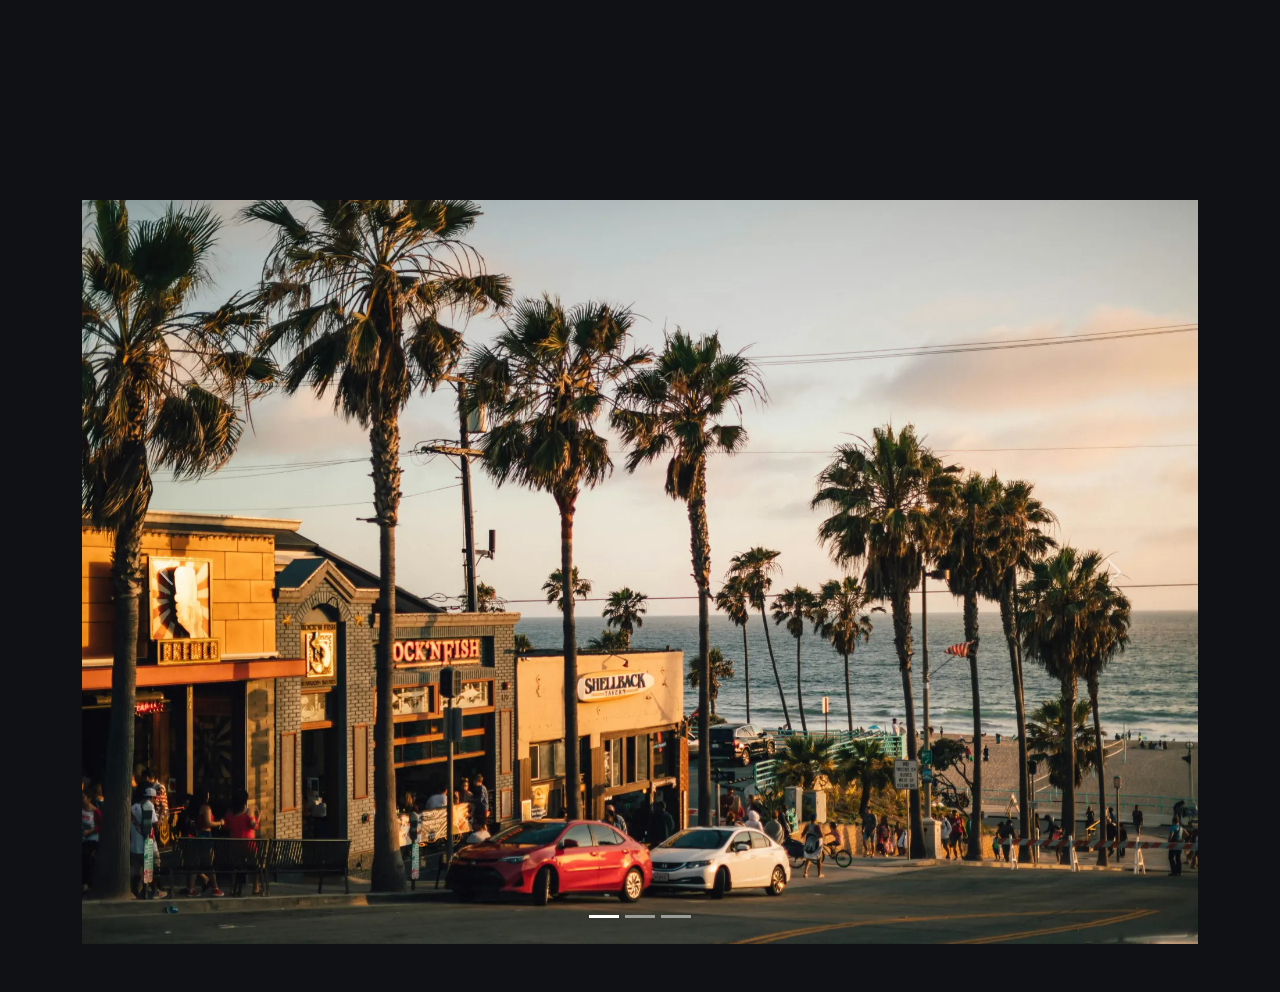
==== commit 7a3df2c9: "version7" ====
--- a/index.html
+++ b/index.html
@@ -5,7 +5,7 @@
 <meta charset="UTF-8">
 <meta name="viewport" content="width=device-width, initial-scale=1.0">
 <title>Booker - แนะนำมังงะ VINLAND SAGA ตัวข้าไม่มีศัตรู</title>
-<meta name="keywords" content="Vinland Saga, Makoto Yukimura,ตัวข้าไม่มีศัตรู,นักรบที่แท้จริงไม่จำเป็นต้องมีดาบ,ประวัติศาสตร์ไวกิ้ง,ข้อคิดจากมังงะ,พัฒนาตัวละคร,ความหมายของชีวิต">
+<meta name="keywords" content="Vinland Saga, Makoto Yukimura,ตัวข้าไม่มีศัตรู,นักรบที่แท้จริงไม่จำเป็นต้องมีดาบ,ประวัติศาสตร์ไวกิ้ง,ข้อคิดจากมังงะ,พัฒนาการตัวละคร,ความหมายของชีวิต">
 <meta name="description" content="แนะนำ Vinland Saga มังงะประวัติศาสตร์ไวกิ้งโดย Makoto Yukimura พร้อมข้อคิดการดำเนินชีวิตผ่านวลี “ตัวข้าไม่มีศัตรู” และ “นักรบที่แท้จริงไม่จำเป็นต้องมีดาบ”">
 
 
@@ -67,31 +67,32 @@
     <!-- 1. หนังสือเกี่ยวกับเรื่องอะไร? -->
     <h2>หนังสือเกี่ยวกับเรื่องอะไร?</h2>
     <p>
-      ทำให้เห็นถึงพัฒนาการตัวละครที่มีการเติบโตทางจิตใจ จากเด็กน้อยที่ถูกขับเคลื่อนด้วยความแค้น
-      ความเกลียดชัง และบาดแผลทางจิตใจ ค่อย ๆ เติบโต และเรียนรู้ความหมายของชีวิตผ่านความผิดพลาด
+      ทำให้เห็นถึง<span class="fw-bold text-white">พัฒนาการตัวละคร</span>ที่มีการเติบโตทางจิตใจ จากเด็กน้อยที่ถูกขับเคลื่อนด้วยความแค้น
+      ความเกลียดชัง และบาดแผลทางจิตใจ ค่อย ๆ เติบโต และเรียนรู้<span class="fw-bold text-white">ความหมายของชีวิต</span>ผ่านความผิดพลาด
       ซึ่งเป็นการเดินทางที่ทำให้คนอ่านเติบโตไปพร้อมกับตัวละคร
     </p>
-    <p>
-      การตั้งคำถามเชิงปรัชญาเกี่ยวกับ <strong>“ความรุนแรง”</strong> และ <strong>“สันติภาพ”</strong>
+
+    <p>
+      การตั้งคำถามเชิงปรัชญาเกี่ยวกับ “ความรุนแรง” และ “สันติภาพ”
       ขณะที่มังงะส่วนใหญ่ใช้ความรุนแรงแก้ปัญหา แต่มังงะเรื่องนี้กลับตั้งคำถามที่ลึกซึ้งว่า
-      <strong>“นักรบที่แท้จริงคืออะไร?”</strong> และ <strong>“เราควรจะหยุดวงจรแห่งความเกลียดชังอย่างไร?”</strong>
-      ซึ่งประโยคที่ปรากฏในเรื่อง เช่น “มนุษย์เราไม่มีศัตรูมาตั้งแต่แรก ไม่มีใครเลยบนโลกนี้ที่สมควรเป็นศัตรูของเรา”
+      “นักรบที่แท้จริงคืออะไร?” และ “เราควรจะหยุดวงจรแห่งความเกลียดชังอย่างไร?”
+      ซึ่งประโยคที่ปรากฏในเรื่องและ<span class="fw-bold text-white">ข้อคิดจากมังงะ</span> เช่น “มนุษย์เราไม่มีศัตรูมาตั้งแต่แรก ไม่มีใครเลยบนโลกนี้ที่สมควรเป็นศัตรูของเรา”
       ทำให้เห็นถึงแก่นความคิดที่ทรงคุณค่าและทำให้คนอ่านตระหนักคิดตามได้
     </p>
 
     <!-- 2. เหมาะกับใคร? -->
     <h3>เหมาะกับใคร?</h3>
     <p>
-      เรื่องนี้ไม่ได้มีตัวละครที่เป็น <strong>“สีขาว”</strong> หรือ <strong>“สีดำ”</strong> สนิท
+      เรื่องนี้ไม่ได้มีตัวละครที่เป็น “สีขาว” หรือ “สีดำ” สนิท
       ทุกคนต่างมีเหตุผล ความเชื่อ และบริบททางประวัติศาสตร์ของตัวเอง โดยเฉพาะตัวละครอย่าง
-      <strong>“อัสเคแลดด์” (Askeladd)</strong> ซึ่งถือเป็นหนึ่งในตัวละครที่เขียนออกมาได้มีเสน่ห์
+      “อัสเคแลดด์” (Askeladd) ซึ่งถือเป็นหนึ่งในตัวละครที่เขียนออกมาได้มีเสน่ห์
       ซับซ้อน และชาญฉลาดที่สุดเรื่องหนึ่งในโลกของมังงะ
     </p>
 
     <!-- 3. ต้องมีพื้นฐานหรือไม่? -->
     <h4>ต้องมีพื้นฐานหรือไม่?</h4>
     <p>
-      โดยผู้เขียน (Makoto Yukimura) ได้ทำการค้นหาข้อมูลประวัติศาสตร์ยุคไวกิ้งมาอย่างเข้มข้น
+      โดยผู้เขียน <span class="fw-bold text-white">Makoto Yukimura</span> ได้ทำการค้นหาข้อมูลประวัติศาสตร์ยุคไวกิ้งมาอย่างเข้มข้น
       ทั้งวิถีชีวิต การเมือง ศาสนา รวมถึงวัฒนธรรมทำให้เนื้อเรื่องมีความสมเหตุสมผล และมีน้ำหนักมากขึ้น
     </p>
 
@@ -103,7 +104,7 @@
     </p>
   </div>
 
-  <div class="d-flex flex-wrap gap-3 mt-4" data-aos="zoom-in">
+  <div class="d-flex flex-wrap gap-3 mt-4">
     <button class="btn btn-read">เริ่มอ่านเลย</button>
     <button class="btn btn-add">+ เพิ่มในชั้นวาง</button>
   </div>
--- a/css/style.css
+++ b/css/style.css
@@ -31,18 +31,25 @@
     font-weight: 700;
 }
 
-/* ส่วนภาษาไทย "ไอ้หนุ่มผมเหา กระเป๋ามีดาบคู่" ใน h1 */
+/* ส่วนภาษาไทย "ตัวข้าไม่มีศัตรู" ใน h1 */
 h1 .title-th {
     font-family: 'Kanit', sans-serif;
     font-weight: 600;
 }
 
-h2 { 
-    color: #FFFFFF; 
-    font-size: 2.1rem; 
-    font-weight: 700; 
-    margin-bottom: 16px; 
-}
+/* ปรับเพิ่มส่วน h2 - h5 ให้เป็นสีขาว ใช้ฟอนต์ Kanit และจัดระดับขนาดฟอนต์ */
+h2, h3, h4, h5 {
+    font-family: 'Kanit', sans-serif;
+    color: #FFFFFF;
+    font-weight: 600;
+    margin-top: 24px;
+    margin-bottom: 12px;
+}
+
+h2 { font-size: 1.6rem; }
+h3 { font-size: 1.4rem; }
+h4 { font-size: 1.2rem; }
+h5 { font-size: 1.05rem; }
 
 /* ย่อหน้าและเนื้อหาทั่วไป */ 
 /* บังคับให้ข้อความเน้นในแท็ก <b> และ <strong> กลายเป็นตัวปกติ ไม่หนา */
@@ -162,7 +169,7 @@
 }
 
 /* หัวข้อใหญ่ 1-4 ใช้ Kanit */ 
-.feature-card h3 { 
+.feature-card h6 { 
     font-family: 'Kanit', sans-serif;
     color: #0F1115;
     font-size: 1.1rem; 
@@ -195,32 +202,43 @@
 .quote-banner { 
     background-color: rgba(255, 255, 255, 0.02); 
     border-radius: 18px; 
-    padding: 48px 24px; 
+    padding: 56px 24px; 
     margin: 40px 0; 
     border: 1px solid rgba(255, 255, 255, 0.08); 
+    text-align: center; /* จัดข้อความให้อยู่ตรงกลาง */
 }
 
 /* Quote Banner ทั้งหมดใช้ Kanit */
 .quote-sub { 
     font-family: 'Kanit', sans-serif;
     color: #A0A6B2; 
-    font-size: 0.95rem; 
+    font-size: 1.05rem; 
     font-weight: 300; 
-}
-
+    margin-bottom: 16px;
+}
+
+/* Quote Title ขนาดใหญ่ ตัวหนา สีขาว ไม่เอียง */
+h7,
+h7.quote-title,
 .quote-title { 
-    font-family: 'Kanit', sans-serif;
-    color: #FFFFFF; 
-    font-weight: 700;
+    display: block; 
+    font-family: 'Kanit', sans-serif !important;
+    color: #FFFFFF !important; 
+    font-weight: 700 !important;
+    font-size: 2.5rem !important; /* ปรับขนาดให้ใหญ่โดดเด่น */
+    line-height: 1.4;
+    margin-top: 8px;
+    margin-bottom: 20px;
 }
 
 .quote-desc { 
     font-family: 'Kanit', sans-serif;
     color: #A0A6B2; 
-    max-width: 780px; 
+    font-size: 0.95rem;
+    max-width: 820px; 
     margin: 0 auto; 
-}
-
+    line-height: 1.7;
+}
 
 /* กำหนดฟอนต์ Kanit สำหรับปุ่ม และ Quote หลัก */
 .btn-read,
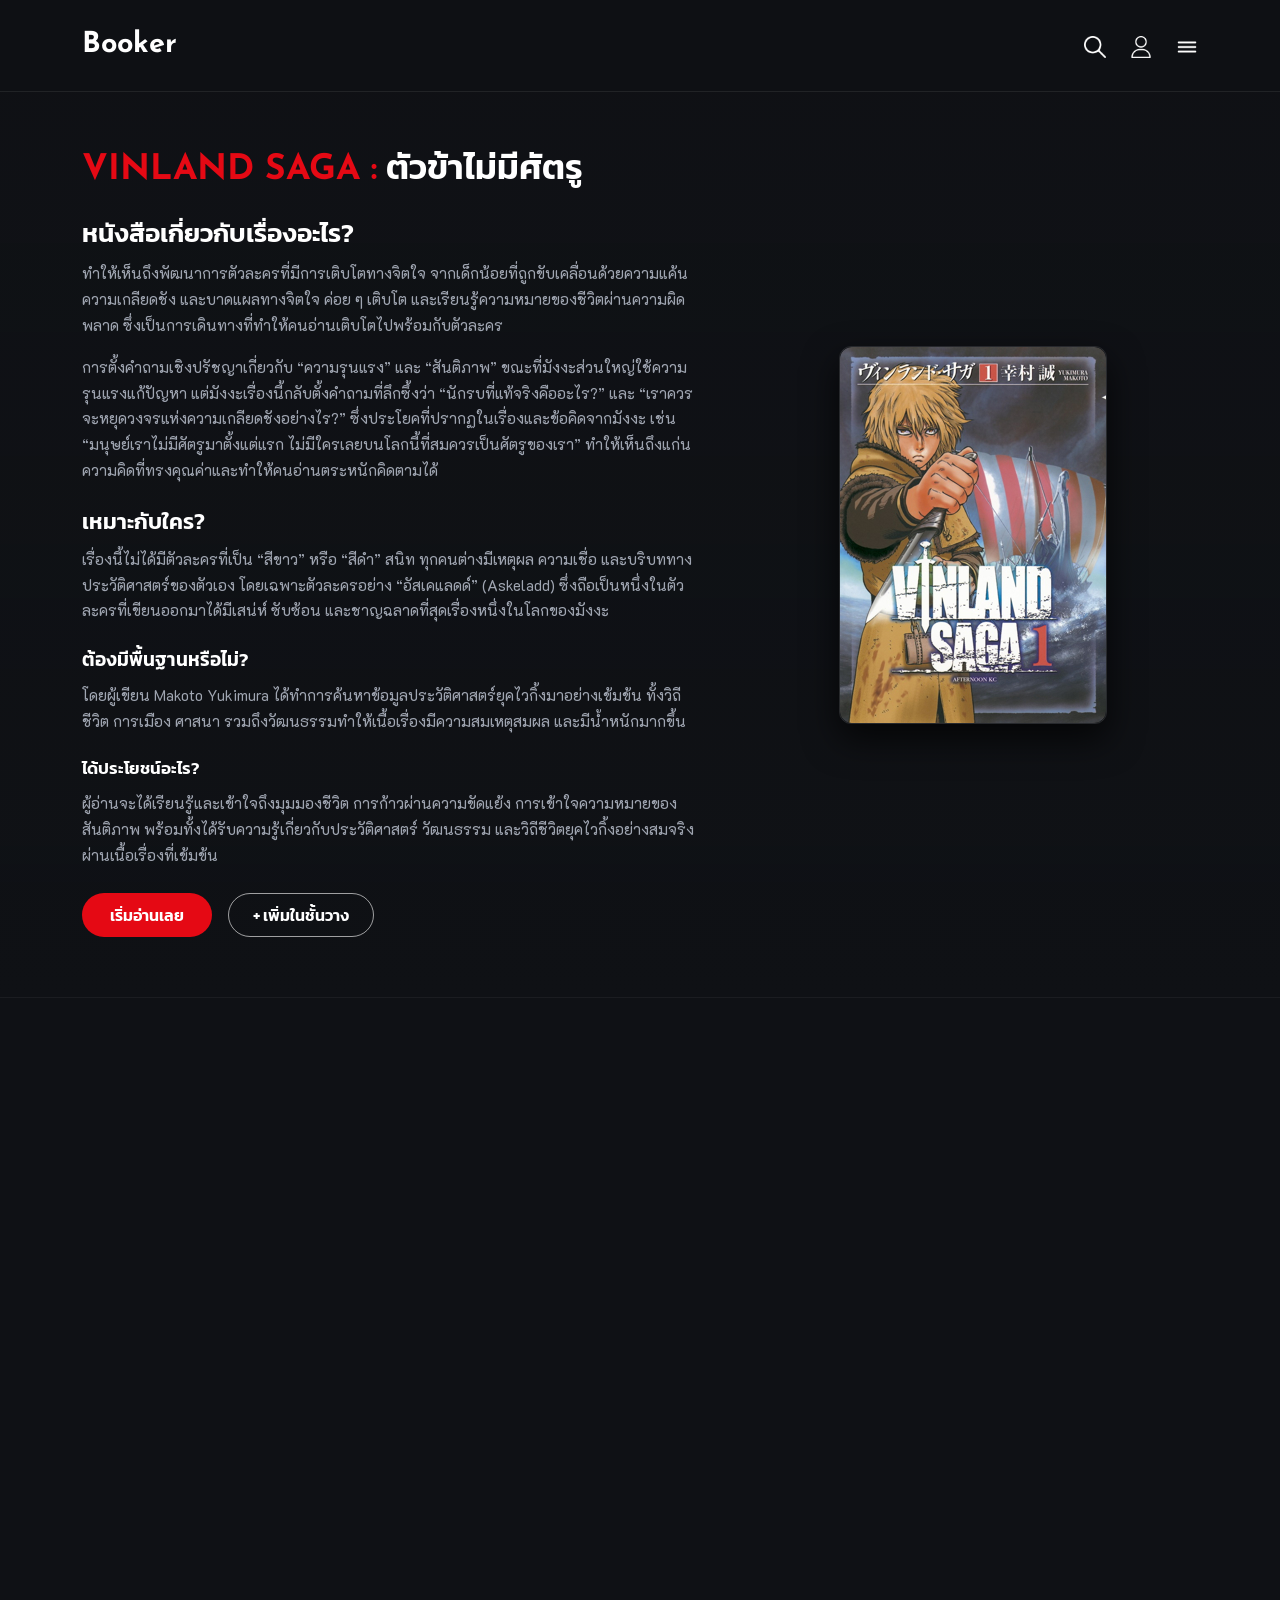
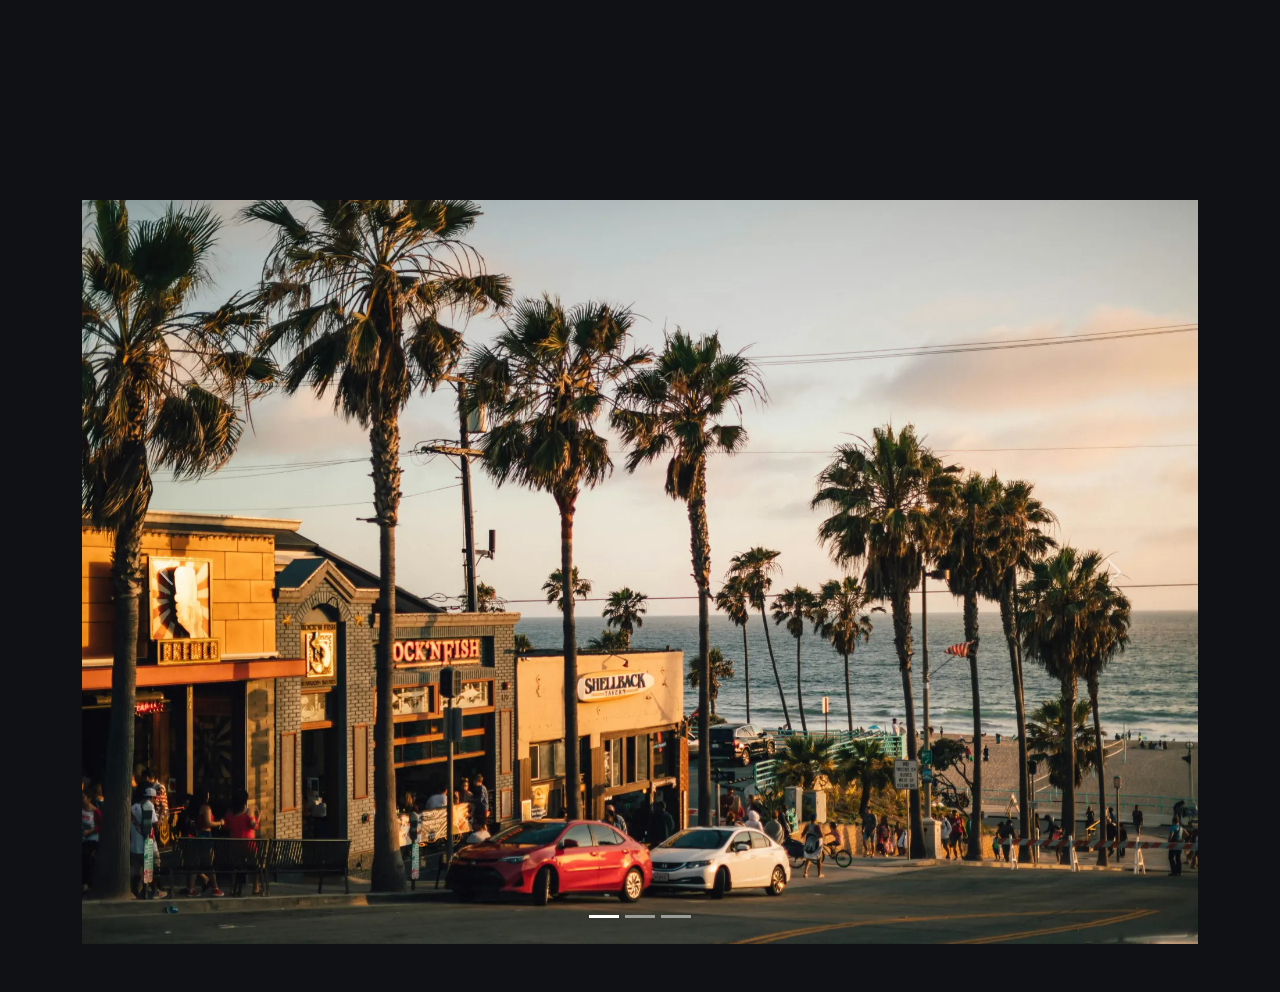
==== commit 630a7e62: "version8" ====
--- a/index.html
+++ b/index.html
@@ -67,8 +67,8 @@
     <!-- 1. หนังสือเกี่ยวกับเรื่องอะไร? -->
     <h2>หนังสือเกี่ยวกับเรื่องอะไร?</h2>
     <p>
-      ทำให้เห็นถึง<span class="fw-bold text-white">พัฒนาการตัวละคร</span>ที่มีการเติบโตทางจิตใจ จากเด็กน้อยที่ถูกขับเคลื่อนด้วยความแค้น
-      ความเกลียดชัง และบาดแผลทางจิตใจ ค่อย ๆ เติบโต และเรียนรู้<span class="fw-bold text-white">ความหมายของชีวิต</span>ผ่านความผิดพลาด
+      ทำให้เห็นถึงพัฒนาการตัวละครที่มีการเติบโตทางจิตใจ จากเด็กน้อยที่ถูกขับเคลื่อนด้วยความแค้น
+      ความเกลียดชัง และบาดแผลทางจิตใจ ค่อย ๆ เติบโต และเรียนรู้ความหมายของชีวิตผ่านความผิดพลาด
       ซึ่งเป็นการเดินทางที่ทำให้คนอ่านเติบโตไปพร้อมกับตัวละคร
     </p>
 
@@ -76,7 +76,7 @@
       การตั้งคำถามเชิงปรัชญาเกี่ยวกับ “ความรุนแรง” และ “สันติภาพ”
       ขณะที่มังงะส่วนใหญ่ใช้ความรุนแรงแก้ปัญหา แต่มังงะเรื่องนี้กลับตั้งคำถามที่ลึกซึ้งว่า
       “นักรบที่แท้จริงคืออะไร?” และ “เราควรจะหยุดวงจรแห่งความเกลียดชังอย่างไร?”
-      ซึ่งประโยคที่ปรากฏในเรื่องและ<span class="fw-bold text-white">ข้อคิดจากมังงะ</span> เช่น “มนุษย์เราไม่มีศัตรูมาตั้งแต่แรก ไม่มีใครเลยบนโลกนี้ที่สมควรเป็นศัตรูของเรา”
+      ซึ่งประโยคที่ปรากฏในเรื่องและข้อคิดจากมังงะ เช่น “มนุษย์เราไม่มีศัตรูมาตั้งแต่แรก ไม่มีใครเลยบนโลกนี้ที่สมควรเป็นศัตรูของเรา”
       ทำให้เห็นถึงแก่นความคิดที่ทรงคุณค่าและทำให้คนอ่านตระหนักคิดตามได้
     </p>
 
@@ -92,7 +92,7 @@
     <!-- 3. ต้องมีพื้นฐานหรือไม่? -->
     <h4>ต้องมีพื้นฐานหรือไม่?</h4>
     <p>
-      โดยผู้เขียน <span class="fw-bold text-white">Makoto Yukimura</span> ได้ทำการค้นหาข้อมูลประวัติศาสตร์ยุคไวกิ้งมาอย่างเข้มข้น
+      โดยผู้เขียน Makoto Yukimura ได้ทำการค้นหาข้อมูลประวัติศาสตร์ยุคไวกิ้งมาอย่างเข้มข้น
       ทั้งวิถีชีวิต การเมือง ศาสนา รวมถึงวัฒนธรรมทำให้เนื้อเรื่องมีความสมเหตุสมผล และมีน้ำหนักมากขึ้น
     </p>
 
@@ -253,4 +253,4 @@
 </script>
 
 
-</body>
+</body>
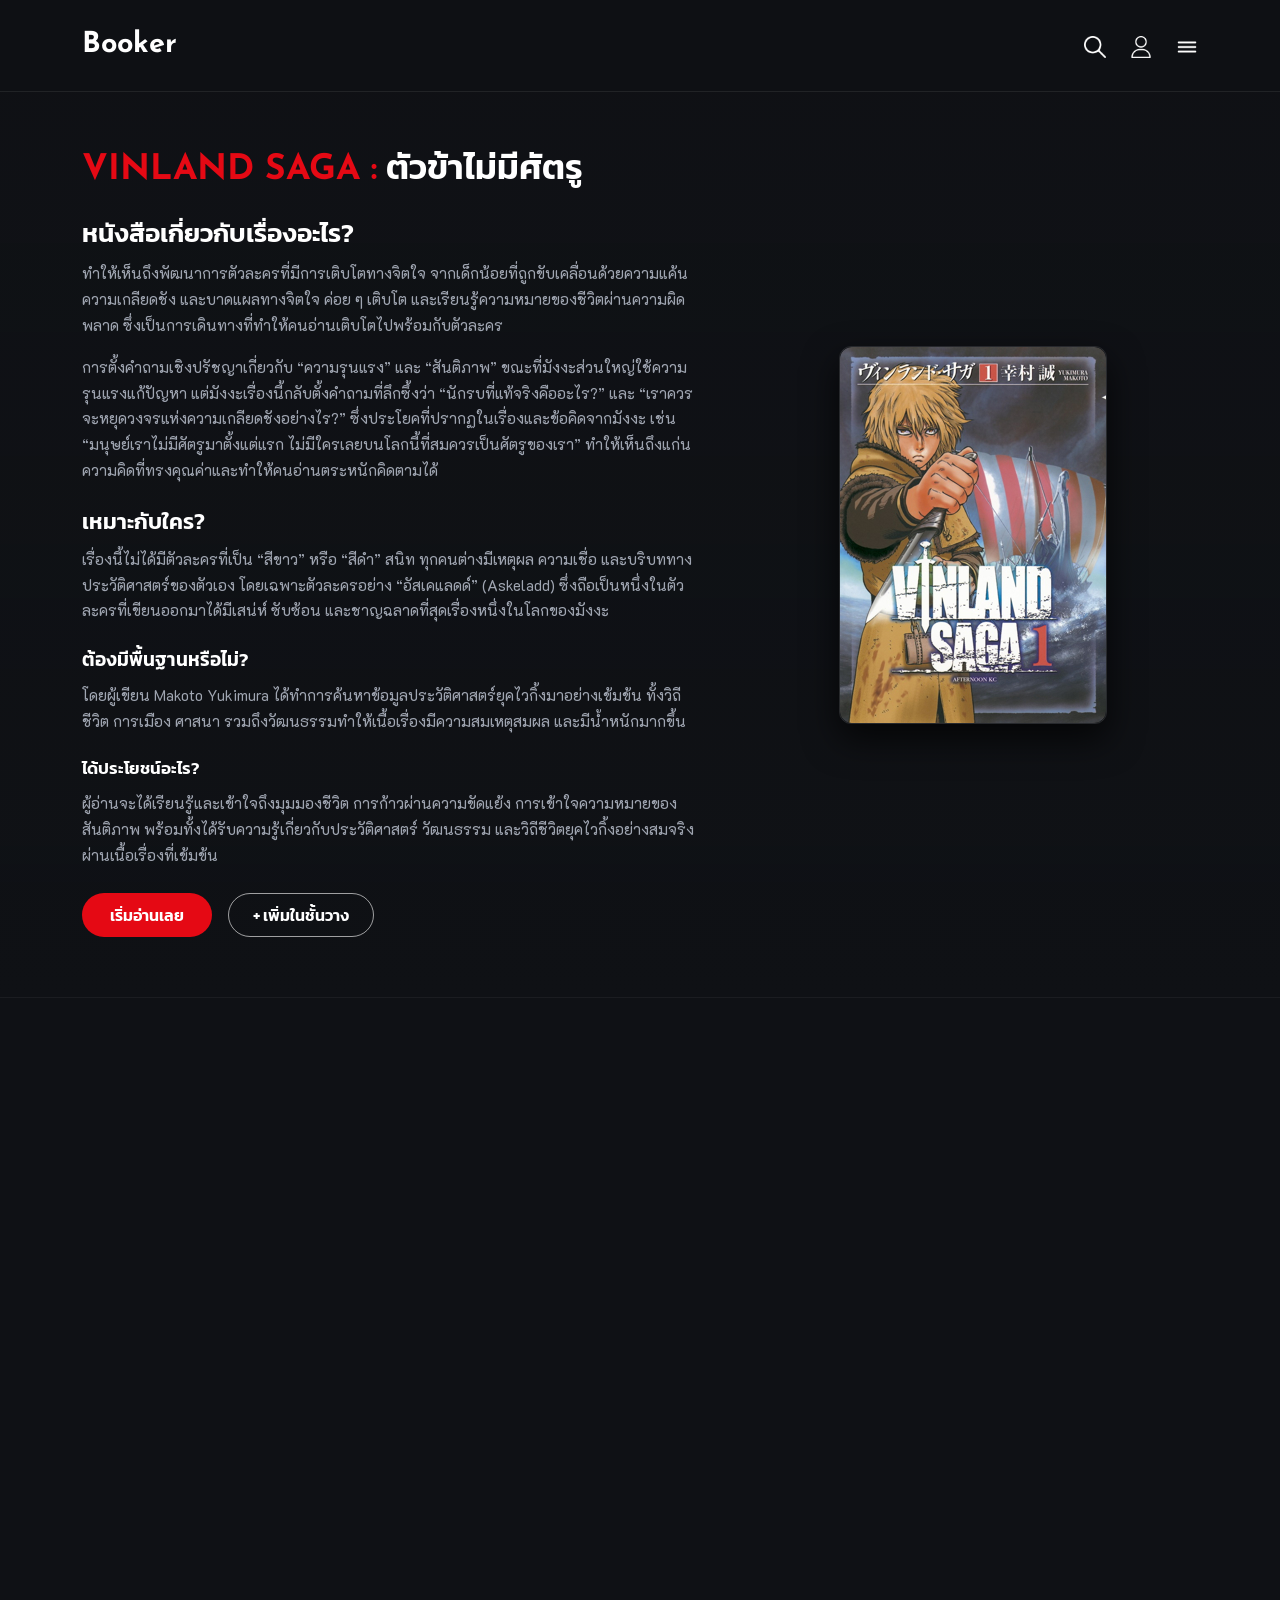
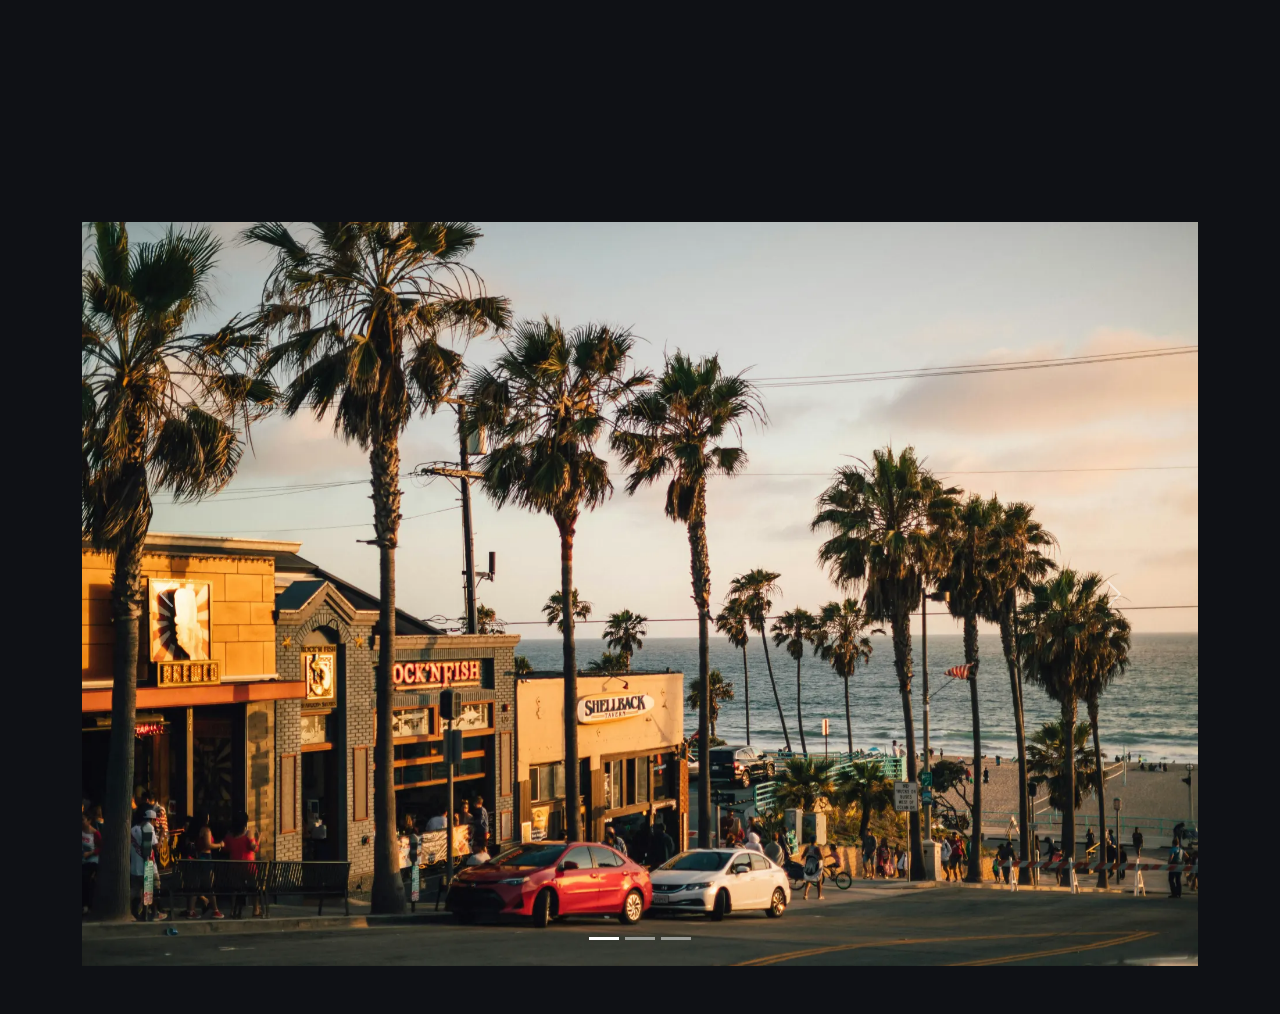
==== commit fcc9a7a5: "version9" ====
--- a/index.html
+++ b/index.html
@@ -128,7 +128,7 @@
 <div class="col-md-6 col-lg-3">
 <div class="feature-card" data-aos="flip-left" data-aos-duration="1100">
 <img src="images/viking99.png" alt="ประวัติศาสตร์ไวกิ้ง" class="feature-icon" data-aos="flip-left" data-aos-duration="2100">
-<h6>1. ประวัติศาสตร์ไวกิ้ง</h6>
+<h3>1. ประวัติศาสตร์ไวกิ้ง</h3>
 <p>
 เรื่องราวของนักรบไวกิ้งในช่วงศตวรรษที่ 11 ที่เข้ายึดและปกครองสหราชอาณาจักรได้
 โดยเป็นช่วงก่อนการขึ้นครองราชย์ของกษัตริย์คนุตมหาราช
@@ -139,7 +139,7 @@
 <div class="col-md-6 col-lg-3">
 <div class="feature-card" data-aos="flip-left" data-aos-duration="1100">
 <img src="images/swords2.png" alt="สงครามและการล้างแค้น" class="feature-icon" data-aos="flip-right" data-aos-duration="2100">
-<h6>2. สงครามและการล้างแค้น</h6>
+<h3>2. สงครามและการล้างแค้น</h3>
 <p>
 สะท้อนความรุนแรงบนสนามรบและสงครามไม่ได้สร้างฮีโร่ ซึ่งกัดกินจิตวิญญาณและทำลายความเป็นมนุษย์
 </p>
@@ -149,7 +149,7 @@
 <div class="col-md-6 col-lg-3">
 <div class="feature-card" data-aos="flip-right" data-aos-duration="1100">
 <img src="images/timeleft.png" alt="การเติบโตและปล่อยวาง" class="feature-icon" data-aos="flip-left" data-aos-duration="2100">
-<h6>3. การเติบโตและปล่อยวาง</h6>
+<h3>3. การเติบโตและปล่อยวาง</h3>
 <p>
 แสดงให้เห็นถึงการยอมรับความผิดพลาดในอดีต และใช้ชีวิตต่อไปเพื่อชดใช้สิ่งที่เคยได้ก่อเอาไว้
 </p>
@@ -159,7 +159,7 @@
 <div class="col-md-6 col-lg-3">
 <div class="feature-card" data-aos="flip-left" data-aos-duration="1100">
 <img src="images/idea2.png" alt="ข้อคิดของนักรบที่แท้จริง" class="feature-icon" data-aos="flip-right" data-aos-duration="2100">
-<h6>4. ข้อคิดของนักรบที่แท้จริง</h6>
+<h3>4. ข้อคิดของนักรบที่แท้จริง</h3>
 <p>
 ลบล้างค่านิยมไวกิ้งดั้งเดิมที่เชื่อว่าเกียรติยศคือการฆ่าฟันในสนามรบ
 แต่นักรบที่แท้จริงคือผู้ที่มีจิตใจกล้าที่จะเผชิญการแก้ไขปัญหา
